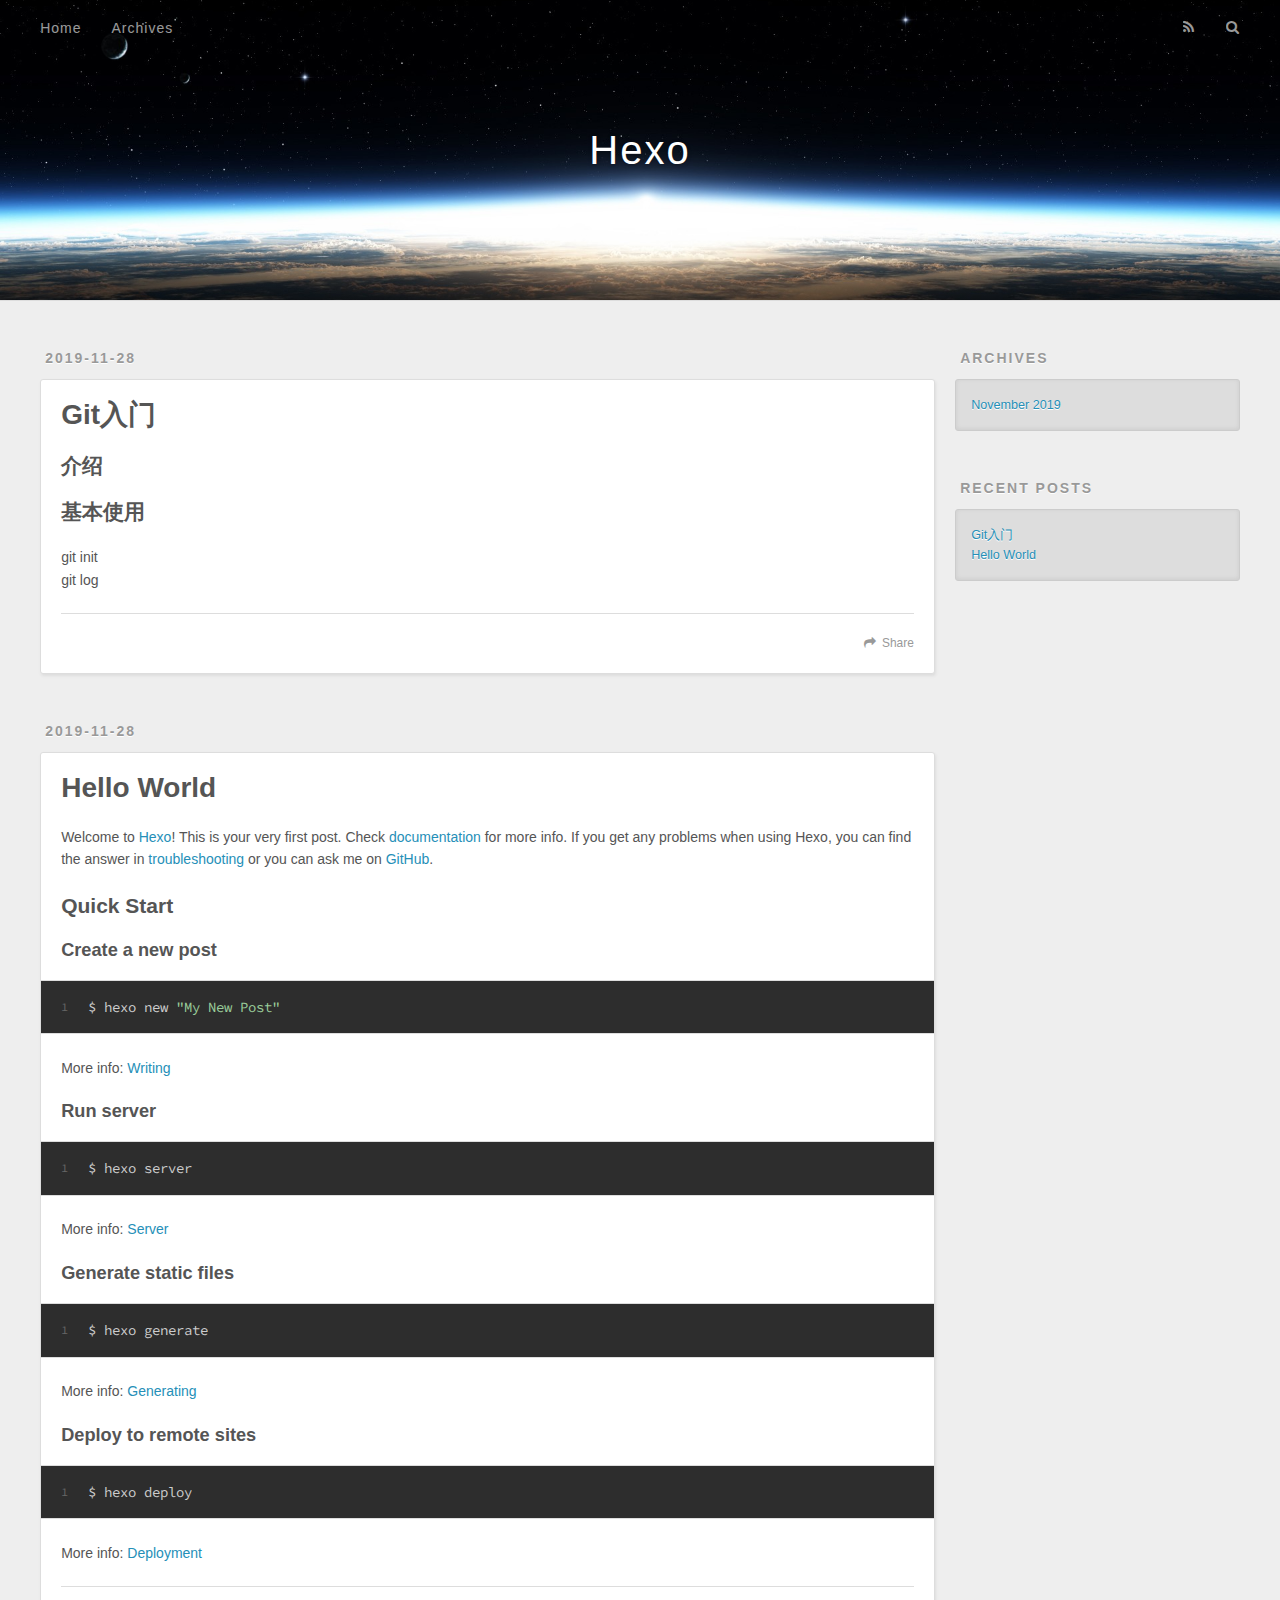
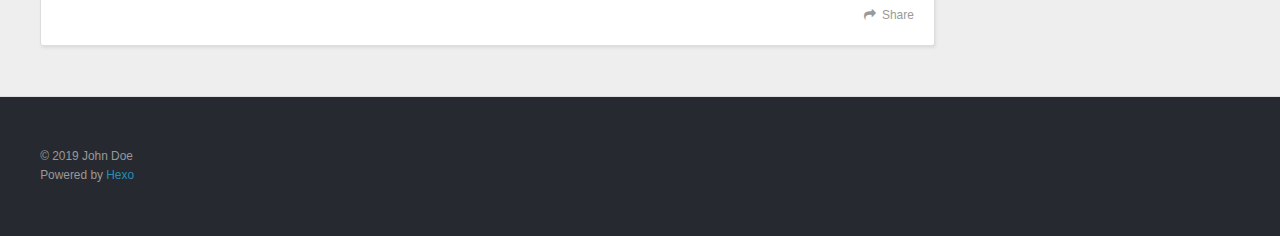
==== index.html @ 0a1e657b "Site updated: 2019-11-28 17:42:44" ====
<!DOCTYPE html>
<html>
<head>
  <meta charset="utf-8">
  

  
  <title>Hexo</title>
  <meta name="viewport" content="width=device-width, initial-scale=1, maximum-scale=1">
  <meta property="og:type" content="website">
<meta property="og:title" content="Hexo">
<meta property="og:url" content="http:&#x2F;&#x2F;yoursite.com&#x2F;index.html">
<meta property="og:site_name" content="Hexo">
<meta property="og:locale" content="en">
<meta name="twitter:card" content="summary">
  
    <link rel="alternate" href="/atom.xml" title="Hexo" type="application/atom+xml">
  
  
    <link rel="icon" href="/favicon.png">
  
  
    <link href="//fonts.googleapis.com/css?family=Source+Code+Pro" rel="stylesheet" type="text/css">
  
  <link rel="stylesheet" href="/css/style.css">
</head>

<body>
  <div id="container">
    <div id="wrap">
      <header id="header">
  <div id="banner"></div>
  <div id="header-outer" class="outer">
    <div id="header-title" class="inner">
      <h1 id="logo-wrap">
        <a href="/" id="logo">Hexo</a>
      </h1>
      
    </div>
    <div id="header-inner" class="inner">
      <nav id="main-nav">
        <a id="main-nav-toggle" class="nav-icon"></a>
        
          <a class="main-nav-link" href="/">Home</a>
        
          <a class="main-nav-link" href="/archives">Archives</a>
        
      </nav>
      <nav id="sub-nav">
        
          <a id="nav-rss-link" class="nav-icon" href="/atom.xml" title="RSS Feed"></a>
        
        <a id="nav-search-btn" class="nav-icon" title="Search"></a>
      </nav>
      <div id="search-form-wrap">
        <form action="//google.com/search" method="get" accept-charset="UTF-8" class="search-form"><input type="search" name="q" class="search-form-input" placeholder="Search"><button type="submit" class="search-form-submit">&#xF002;</button><input type="hidden" name="sitesearch" value="http://yoursite.com"></form>
      </div>
    </div>
  </div>
</header>
      <div class="outer">
        <section id="main">
  
    <article id="post-Git入门" class="article article-type-post" itemscope itemprop="blogPost">
  <div class="article-meta">
    <a href="/2019/11/28/Git%E5%85%A5%E9%97%A8/" class="article-date">
  <time datetime="2019-11-28T09:20:40.000Z" itemprop="datePublished">2019-11-28</time>
</a>
    
  </div>
  <div class="article-inner">
    
    
      <header class="article-header">
        
  
    <h1 itemprop="name">
      <a class="article-title" href="/2019/11/28/Git%E5%85%A5%E9%97%A8/">Git入门</a>
    </h1>
  

      </header>
    
    <div class="article-entry" itemprop="articleBody">
      
        <h2 id="介绍"><a href="#介绍" class="headerlink" title="介绍"></a>介绍</h2><h2 id="基本使用"><a href="#基本使用" class="headerlink" title="基本使用"></a>基本使用</h2><p>git init<br>git log</p>

      
    </div>
    <footer class="article-footer">
      <a data-url="http://yoursite.com/2019/11/28/Git%E5%85%A5%E9%97%A8/" data-id="ck3iisu550000c4ufdv0r77dm" class="article-share-link">Share</a>
      
      
    </footer>
  </div>
  
</article>


  
    <article id="post-hello-world" class="article article-type-post" itemscope itemprop="blogPost">
  <div class="article-meta">
    <a href="/2019/11/28/hello-world/" class="article-date">
  <time datetime="2019-11-28T09:04:16.743Z" itemprop="datePublished">2019-11-28</time>
</a>
    
  </div>
  <div class="article-inner">
    
    
      <header class="article-header">
        
  
    <h1 itemprop="name">
      <a class="article-title" href="/2019/11/28/hello-world/">Hello World</a>
    </h1>
  

      </header>
    
    <div class="article-entry" itemprop="articleBody">
      
        <p>Welcome to <a href="https://hexo.io/" target="_blank" rel="noopener">Hexo</a>! This is your very first post. Check <a href="https://hexo.io/docs/" target="_blank" rel="noopener">documentation</a> for more info. If you get any problems when using Hexo, you can find the answer in <a href="https://hexo.io/docs/troubleshooting.html" target="_blank" rel="noopener">troubleshooting</a> or you can ask me on <a href="https://github.com/hexojs/hexo/issues" target="_blank" rel="noopener">GitHub</a>.</p>
<h2 id="Quick-Start"><a href="#Quick-Start" class="headerlink" title="Quick Start"></a>Quick Start</h2><h3 id="Create-a-new-post"><a href="#Create-a-new-post" class="headerlink" title="Create a new post"></a>Create a new post</h3><figure class="highlight bash"><table><tr><td class="gutter"><pre><span class="line">1</span></pre></td><td class="code"><pre><span class="line">$ hexo new <span class="string">"My New Post"</span></span></pre></td></tr></table></figure>

<p>More info: <a href="https://hexo.io/docs/writing.html" target="_blank" rel="noopener">Writing</a></p>
<h3 id="Run-server"><a href="#Run-server" class="headerlink" title="Run server"></a>Run server</h3><figure class="highlight bash"><table><tr><td class="gutter"><pre><span class="line">1</span></pre></td><td class="code"><pre><span class="line">$ hexo server</span></pre></td></tr></table></figure>

<p>More info: <a href="https://hexo.io/docs/server.html" target="_blank" rel="noopener">Server</a></p>
<h3 id="Generate-static-files"><a href="#Generate-static-files" class="headerlink" title="Generate static files"></a>Generate static files</h3><figure class="highlight bash"><table><tr><td class="gutter"><pre><span class="line">1</span></pre></td><td class="code"><pre><span class="line">$ hexo generate</span></pre></td></tr></table></figure>

<p>More info: <a href="https://hexo.io/docs/generating.html" target="_blank" rel="noopener">Generating</a></p>
<h3 id="Deploy-to-remote-sites"><a href="#Deploy-to-remote-sites" class="headerlink" title="Deploy to remote sites"></a>Deploy to remote sites</h3><figure class="highlight bash"><table><tr><td class="gutter"><pre><span class="line">1</span></pre></td><td class="code"><pre><span class="line">$ hexo deploy</span></pre></td></tr></table></figure>

<p>More info: <a href="https://hexo.io/docs/one-command-deployment.html" target="_blank" rel="noopener">Deployment</a></p>

      
    </div>
    <footer class="article-footer">
      <a data-url="http://yoursite.com/2019/11/28/hello-world/" data-id="ck3iisu5h0001c4ufhldo0zfo" class="article-share-link">Share</a>
      
      
    </footer>
  </div>
  
</article>


  


</section>
        
          <aside id="sidebar">
  
    

  
    

  
    
  
    
  <div class="widget-wrap">
    <h3 class="widget-title">Archives</h3>
    <div class="widget">
      <ul class="archive-list"><li class="archive-list-item"><a class="archive-list-link" href="/archives/2019/11/">November 2019</a></li></ul>
    </div>
  </div>


  
    
  <div class="widget-wrap">
    <h3 class="widget-title">Recent Posts</h3>
    <div class="widget">
      <ul>
        
          <li>
            <a href="/2019/11/28/Git%E5%85%A5%E9%97%A8/">Git入门</a>
          </li>
        
          <li>
            <a href="/2019/11/28/hello-world/">Hello World</a>
          </li>
        
      </ul>
    </div>
  </div>

  
</aside>
        
      </div>
      <footer id="footer">
  
  <div class="outer">
    <div id="footer-info" class="inner">
      &copy; 2019 John Doe<br>
      Powered by <a href="http://hexo.io/" target="_blank">Hexo</a>
    </div>
  </div>
</footer>
    </div>
    <nav id="mobile-nav">
  
    <a href="/" class="mobile-nav-link">Home</a>
  
    <a href="/archives" class="mobile-nav-link">Archives</a>
  
</nav>
    

<script src="//ajax.googleapis.com/ajax/libs/jquery/2.0.3/jquery.min.js"></script>


  <link rel="stylesheet" href="/fancybox/jquery.fancybox.css">
  <script src="/fancybox/jquery.fancybox.pack.js"></script>


<script src="/js/script.js"></script>



  </div>
</body>
</html>
---- css/style.css ----
body {
  width: 100%;
}
body:before,
body:after {
  content: "";
  display: table;
}
body:after {
  clear: both;
}
html,
body,
div,
span,
applet,
object,
iframe,
h1,
h2,
h3,
h4,
h5,
h6,
p,
blockquote,
pre,
a,
abbr,
acronym,
address,
big,
cite,
code,
del,
dfn,
em,
img,
ins,
kbd,
q,
s,
samp,
small,
strike,
strong,
sub,
sup,
tt,
var,
dl,
dt,
dd,
ol,
ul,
li,
fieldset,
form,
label,
legend,
table,
caption,
tbody,
tfoot,
thead,
tr,
th,
td {
  margin: 0;
  padding: 0;
  border: 0;
  outline: 0;
  font-weight: inherit;
  font-style: inherit;
  font-family: inherit;
  font-size: 100%;
  vertical-align: baseline;
}
body {
  line-height: 1;
  color: #000;
  background: #fff;
}
ol,
ul {
  list-style: none;
}
table {
  border-collapse: separate;
  border-spacing: 0;
  vertical-align: middle;
}
caption,
th,
td {
  text-align: left;
  font-weight: normal;
  vertical-align: middle;
}
a img {
  border: none;
}
input,
button {
  margin: 0;
  padding: 0;
}
input::-moz-focus-inner,
button::-moz-focus-inner {
  border: 0;
  padding: 0;
}
@font-face {
  font-family: FontAwesome;
  font-style: normal;
  font-weight: normal;
  src: url("fonts/fontawesome-webfont.eot?v=#4.0.3");
  src: url("fonts/fontawesome-webfont.eot?#iefix&v=#4.0.3") format("embedded-opentype"), url("fonts/fontawesome-webfont.woff?v=#4.0.3") format("woff"), url("fonts/fontawesome-webfont.ttf?v=#4.0.3") format("truetype"), url("fonts/fontawesome-webfont.svg#fontawesomeregular?v=#4.0.3") format("svg");
}
html,
body,
#container {
  height: 100%;
}
body {
  background: #eee;
  font: 14px -apple-system, BlinkMacSystemFont, "Segoe UI", "Roboto", "Oxygen", "Ubuntu", "Cantarell", "Fira Sans", "Droid Sans", "Helvetica Neue", sans-serif;
  -webkit-text-size-adjust: 100%;
}
.outer {
  max-width: 1220px;
  margin: 0 auto;
  padding: 0 20px;
}
.outer:before,
.outer:after {
  content: "";
  display: table;
}
.outer:after {
  clear: both;
}
.inner {
  display: inline;
  float: left;
  width: 98.33333333333333%;
  margin: 0 0.833333333333333%;
}
.left,
.alignleft {
  float: left;
}
.right,
.alignright {
  float: right;
}
.clear {
  clear: both;
}
#container {
  position: relative;
}
.mobile-nav-on {
  overflow: hidden;
}
#wrap {
  height: 100%;
  width: 100%;
  position: absolute;
  top: 0;
  left: 0;
  -webkit-transition: 0.2s ease-out;
  -moz-transition: 0.2s ease-out;
  -ms-transition: 0.2s ease-out;
  transition: 0.2s ease-out;
  z-index: 1;
  background: #eee;
}
.mobile-nav-on #wrap {
  left: 280px;
}
@media screen and (min-width: 768px) {
  #main {
    display: inline;
    float: left;
    width: 73.33333333333333%;
    margin: 0 0.833333333333333%;
  }
}
.article-date,
.article-category-link,
.archive-year,
.widget-title {
  text-decoration: none;
  text-transform: uppercase;
  letter-spacing: 2px;
  color: #999;
  margin-bottom: 1em;
  margin-left: 5px;
  line-height: 1em;
  text-shadow: 0 1px #fff;
  font-weight: bold;
}
.article-inner,
.archive-article-inner {
  background: #fff;
  -webkit-box-shadow: 1px 2px 3px #ddd;
  box-shadow: 1px 2px 3px #ddd;
  border: 1px solid #ddd;
  border-radius: 3px;
}
.article-entry h1,
.widget h1 {
  font-size: 2em;
}
.article-entry h2,
.widget h2 {
  font-size: 1.5em;
}
.article-entry h3,
.widget h3 {
  font-size: 1.3em;
}
.article-entry h4,
.widget h4 {
  font-size: 1.2em;
}
.article-entry h5,
.widget h5 {
  font-size: 1em;
}
.article-entry h6,
.widget h6 {
  font-size: 1em;
  color: #999;
}
.article-entry hr,
.widget hr {
  border: 1px dashed #ddd;
}
.article-entry strong,
.widget strong {
  font-weight: bold;
}
.article-entry em,
.widget em,
.article-entry cite,
.widget cite {
  font-style: italic;
}
.article-entry sup,
.widget sup,
.article-entry sub,
.widget sub {
  font-size: 0.75em;
  line-height: 0;
  position: relative;
  vertical-align: baseline;
}
.article-entry sup,
.widget sup {
  top: -0.5em;
}
.article-entry sub,
.widget sub {
  bottom: -0.2em;
}
.article-entry small,
.widget small {
  font-size: 0.85em;
}
.article-entry acronym,
.widget acronym,
.article-entry abbr,
.widget abbr {
  border-bottom: 1px dotted;
}
.article-entry ul,
.widget ul,
.article-entry ol,
.widget ol,
.article-entry dl,
.widget dl {
  margin: 0 20px;
  line-height: 1.6em;
}
.article-entry ul ul,
.widget ul ul,
.article-entry ol ul,
.widget ol ul,
.article-entry ul ol,
.widget ul ol,
.article-entry ol ol,
.widget ol ol {
  margin-top: 0;
  margin-bottom: 0;
}
.article-entry ul,
.widget ul {
  list-style: disc;
}
.article-entry ol,
.widget ol {
  list-style: decimal;
}
.article-entry dt,
.widget dt {
  font-weight: bold;
}
#header {
  height: 300px;
  position: relative;
  border-bottom: 1px solid #ddd;
}
#header:before,
#header:after {
  content: "";
  position: absolute;
  left: 0;
  right: 0;
  height: 40px;
}
#header:before {
  top: 0;
  background: -webkit-linear-gradient(rgba(0,0,0,0.2), transparent);
  background: -moz-linear-gradient(rgba(0,0,0,0.2), transparent);
  background: -ms-linear-gradient(rgba(0,0,0,0.2), transparent);
  background: linear-gradient(rgba(0,0,0,0.2), transparent);
}
#header:after {
  bottom: 0;
  background: -webkit-linear-gradient(transparent, rgba(0,0,0,0.2));
  background: -moz-linear-gradient(transparent, rgba(0,0,0,0.2));
  background: -ms-linear-gradient(transparent, rgba(0,0,0,0.2));
  background: linear-gradient(transparent, rgba(0,0,0,0.2));
}
#header-outer {
  height: 100%;
  position: relative;
}
#header-inner {
  position: relative;
  overflow: hidden;
}
#banner {
  position: absolute;
  top: 0;
  left: 0;
  width: 100%;
  height: 100%;
  background: url("images/banner.jpg") center #000;
  -webkit-background-size: cover;
  -moz-background-size: cover;
  background-size: cover;
  z-index: -1;
}
#header-title {
  text-align: center;
  height: 40px;
  position: absolute;
  top: 50%;
  left: 0;
  margin-top: -20px;
}
#logo,
#subtitle {
  text-decoration: none;
  color: #fff;
  font-weight: 300;
  text-shadow: 0 1px 4px rgba(0,0,0,0.3);
}
#logo {
  font-size: 40px;
  line-height: 40px;
  letter-spacing: 2px;
}
#subtitle {
  font-size: 16px;
  line-height: 16px;
  letter-spacing: 1px;
}
#subtitle-wrap {
  margin-top: 16px;
}
#main-nav {
  float: left;
  margin-left: -15px;
}
.nav-icon,
.main-nav-link {
  float: left;
  color: #fff;
  opacity: 0.6;
  text-decoration: none;
  text-shadow: 0 1px rgba(0,0,0,0.2);
  -webkit-transition: opacity 0.2s;
  -moz-transition: opacity 0.2s;
  -ms-transition: opacity 0.2s;
  transition: opacity 0.2s;
  display: block;
  padding: 20px 15px;
}
.nav-icon:hover,
.main-nav-link:hover {
  opacity: 1;
}
.nav-icon {
  font-family: FontAwesome;
  text-align: center;
  font-size: 14px;
  width: 14px;
  height: 14px;
  padding: 20px 15px;
  position: relative;
  cursor: pointer;
}
.main-nav-link {
  font-weight: 300;
  letter-spacing: 1px;
}
@media screen and (max-width: 479px) {
  .main-nav-link {
    display: none;
  }
}
#main-nav-toggle {
  display: none;
}
#main-nav-toggle:before {
  content: "\f0c9";
}
@media screen and (max-width: 479px) {
  #main-nav-toggle {
    display: block;
  }
}
#sub-nav {
  float: right;
  margin-right: -15px;
}
#nav-rss-link:before {
  content: "\f09e";
}
#nav-search-btn:before {
  content: "\f002";
}
#search-form-wrap {
  position: absolute;
  top: 15px;
  width: 150px;
  height: 30px;
  right: -150px;
  opacity: 0;
  -webkit-transition: 0.2s ease-out;
  -moz-transition: 0.2s ease-out;
  -ms-transition: 0.2s ease-out;
  transition: 0.2s ease-out;
}
#search-form-wrap.on {
  opacity: 1;
  right: 0;
}
@media screen and (max-width: 479px) {
  #search-form-wrap {
    width: 100%;
    right: -100%;
  }
}
.search-form {
  position: absolute;
  top: 0;
  left: 0;
  right: 0;
  background: #fff;
  padding: 5px 15px;
  border-radius: 15px;
  -webkit-box-shadow: 0 0 10px rgba(0,0,0,0.3);
  box-shadow: 0 0 10px rgba(0,0,0,0.3);
}
.search-form-input {
  border: none;
  background: none;
  color: #555;
  width: 100%;
  font: 13px -apple-system, BlinkMacSystemFont, "Segoe UI", "Roboto", "Oxygen", "Ubuntu", "Cantarell", "Fira Sans", "Droid Sans", "Helvetica Neue", sans-serif;
  outline: none;
}
.search-form-input::-webkit-search-results-decoration,
.search-form-input::-webkit-search-cancel-button {
  -webkit-appearance: none;
}
.search-form-submit {
  position: absolute;
  top: 50%;
  right: 10px;
  margin-top: -7px;
  font: 13px FontAwesome;
  border: none;
  background: none;
  color: #bbb;
  cursor: pointer;
}
.search-form-submit:hover,
.search-form-submit:focus {
  color: #777;
}
.article {
  margin: 50px 0;
}
.article-inner {
  overflow: hidden;
}
.article-meta:before,
.article-meta:after {
  content: "";
  display: table;
}
.article-meta:after {
  clear: both;
}
.article-date {
  float: left;
}
.article-category {
  float: left;
  line-height: 1em;
  color: #ccc;
  text-shadow: 0 1px #fff;
  margin-left: 8px;
}
.article-category:before {
  content: "\2022";
}
.article-category-link {
  margin: 0 12px 1em;
}
.article-header {
  padding: 20px 20px 0;
}
.article-title {
  text-decoration: none;
  font-size: 2em;
  font-weight: bold;
  color: #555;
  line-height: 1.1em;
  -webkit-transition: color 0.2s;
  -moz-transition: color 0.2s;
  -ms-transition: color 0.2s;
  transition: color 0.2s;
}
a.article-title:hover {
  color: #258fb8;
}
.article-entry {
  color: #555;
  padding: 0 20px;
}
.article-entry:before,
.article-entry:after {
  content: "";
  display: table;
}
.article-entry:after {
  clear: both;
}
.article-entry p,
.article-entry table {
  line-height: 1.6em;
  margin: 1.6em 0;
}
.article-entry h1,
.article-entry h2,
.article-entry h3,
.article-entry h4,
.article-entry h5,
.article-entry h6 {
  font-weight: bold;
}
.article-entry h1,
.article-entry h2,
.article-entry h3,
.article-entry h4,
.article-entry h5,
.article-entry h6 {
  line-height: 1.1em;
  margin: 1.1em 0;
}
.article-entry a {
  color: #258fb8;
  text-decoration: none;
}
.article-entry a:hover {
  text-decoration: underline;
}
.article-entry ul,
.article-entry ol,
.article-entry dl {
  margin-top: 1.6em;
  margin-bottom: 1.6em;
}
.article-entry img,
.article-entry video {
  max-width: 100%;
  height: auto;
  display: block;
  margin: auto;
}
.article-entry iframe {
  border: none;
}
.article-entry table {
  width: 100%;
  border-collapse: collapse;
  border-spacing: 0;
}
.article-entry th {
  font-weight: bold;
  border-bottom: 3px solid #ddd;
  padding-bottom: 0.5em;
}
.article-entry td {
  border-bottom: 1px solid #ddd;
  padding: 10px 0;
}
.article-entry blockquote {
  font-family: Georgia, "Times New Roman", serif;
  font-size: 1.4em;
  margin: 1.6em 20px;
  text-align: center;
}
.article-entry blockquote footer {
  font-size: 14px;
  margin: 1.6em 0;
  font-family: -apple-system, BlinkMacSystemFont, "Segoe UI", "Roboto", "Oxygen", "Ubuntu", "Cantarell", "Fira Sans", "Droid Sans", "Helvetica Neue", sans-serif;
}
.article-entry blockquote footer cite:before {
  content: "—";
  padding: 0 0.5em;
}
.article-entry .pullquote {
  text-align: left;
  width: 45%;
  margin: 0;
}
.article-entry .pullquote.left {
  margin-left: 0.5em;
  margin-right: 1em;
}
.article-entry .pullquote.right {
  margin-right: 0.5em;
  margin-left: 1em;
}
.article-entry .caption {
  color: #999;
  display: block;
  font-size: 0.9em;
  margin-top: 0.5em;
  position: relative;
  text-align: center;
}
.article-entry .video-container {
  position: relative;
  padding-top: 56.25%;
  height: 0;
  overflow: hidden;
}
.article-entry .video-container iframe,
.article-entry .video-container object,
.article-entry .video-container embed {
  position: absolute;
  top: 0;
  left: 0;
  width: 100%;
  height: 100%;
  margin-top: 0;
}
.article-more-link a {
  display: inline-block;
  line-height: 1em;
  padding: 6px 15px;
  border-radius: 15px;
  background: #eee;
  color: #999;
  text-shadow: 0 1px #fff;
  text-decoration: none;
}
.article-more-link a:hover {
  background: #258fb8;
  color: #fff;
  text-decoration: none;
  text-shadow: 0 1px #1e7293;
}
.article-footer {
  font-size: 0.85em;
  line-height: 1.6em;
  border-top: 1px solid #ddd;
  padding-top: 1.6em;
  margin: 0 20px 20px;
}
.article-footer:before,
.article-footer:after {
  content: "";
  display: table;
}
.article-footer:after {
  clear: both;
}
.article-footer a {
  color: #999;
  text-decoration: none;
}
.article-footer a:hover {
  color: #555;
}
.article-tag-list-item {
  float: left;
  margin-right: 10px;
}
.article-tag-list-link:before {
  content: "#";
}
.article-comment-link {
  float: right;
}
.article-comment-link:before {
  content: "\f075";
  font-family: FontAwesome;
  padding-right: 8px;
}
.article-share-link {
  cursor: pointer;
  float: right;
  margin-left: 20px;
}
.article-share-link:before {
  content: "\f064";
  font-family: FontAwesome;
  padding-right: 6px;
}
#article-nav {
  position: relative;
}
#article-nav:before,
#article-nav:after {
  content: "";
  display: table;
}
#article-nav:after {
  clear: both;
}
@media screen and (min-width: 768px) {
  #article-nav {
    margin: 50px 0;
  }
  #article-nav:before {
    width: 8px;
    height: 8px;
    position: absolute;
    top: 50%;
    left: 50%;
    margin-top: -4px;
    margin-left: -4px;
    content: "";
    border-radius: 50%;
    background: #ddd;
    -webkit-box-shadow: 0 1px 2px #fff;
    box-shadow: 0 1px 2px #fff;
  }
}
.article-nav-link-wrap {
  text-decoration: none;
  text-shadow: 0 1px #fff;
  color: #999;
  -webkit-box-sizing: border-box;
  -moz-box-sizing: border-box;
  box-sizing: border-box;
  margin-top: 50px;
  text-align: center;
  display: block;
}
.article-nav-link-wrap:hover {
  color: #555;
}
@media screen and (min-width: 768px) {
  .article-nav-link-wrap {
    width: 50%;
    margin-top: 0;
  }
}
@media screen and (min-width: 768px) {
  #article-nav-newer {
    float: left;
    text-align: right;
    padding-right: 20px;
  }
}
@media screen and (min-width: 768px) {
  #article-nav-older {
    float: right;
    text-align: left;
    padding-left: 20px;
  }
}
.article-nav-caption {
  text-transform: uppercase;
  letter-spacing: 2px;
  color: #ddd;
  line-height: 1em;
  font-weight: bold;
}
#article-nav-newer .article-nav-caption {
  margin-right: -2px;
}
.article-nav-title {
  font-size: 0.85em;
  line-height: 1.6em;
  margin-top: 0.5em;
}
.article-share-box {
  position: absolute;
  display: none;
  background: #fff;
  -webkit-box-shadow: 1px 2px 10px rgba(0,0,0,0.2);
  box-shadow: 1px 2px 10px rgba(0,0,0,0.2);
  border-radius: 3px;
  margin-left: -145px;
  overflow: hidden;
  z-index: 1;
}
.article-share-box.on {
  display: block;
}
.article-share-input {
  width: 100%;
  background: none;
  -webkit-box-sizing: border-box;
  -moz-box-sizing: border-box;
  box-sizing: border-box;
  font: 14px -apple-system, BlinkMacSystemFont, "Segoe UI", "Roboto", "Oxygen", "Ubuntu", "Cantarell", "Fira Sans", "Droid Sans", "Helvetica Neue", sans-serif;
  padding: 0 15px;
  color: #555;
  outline: none;
  border: 1px solid #ddd;
  border-radius: 3px 3px 0 0;
  height: 36px;
  line-height: 36px;
}
.article-share-links {
  background: #eee;
}
.article-share-links:before,
.article-share-links:after {
  content: "";
  display: table;
}
.article-share-links:after {
  clear: both;
}
.article-share-twitter,
.article-share-facebook,
.article-share-pinterest,
.article-share-google {
  width: 50px;
  height: 36px;
  display: block;
  float: left;
  position: relative;
  color: #999;
  text-shadow: 0 1px #fff;
}
.article-share-twitter:before,
.article-share-facebook:before,
.article-share-pinterest:before,
.article-share-google:before {
  font-size: 20px;
  font-family: FontAwesome;
  width: 20px;
  height: 20px;
  position: absolute;
  top: 50%;
  left: 50%;
  margin-top: -10px;
  margin-left: -10px;
  text-align: center;
}
.article-share-twitter:hover,
.article-share-facebook:hover,
.article-share-pinterest:hover,
.article-share-google:hover {
  color: #fff;
}
.article-share-twitter:before {
  content: "\f099";
}
.article-share-twitter:hover {
  background: #00aced;
  text-shadow: 0 1px #008abe;
}
.article-share-facebook:before {
  content: "\f09a";
}
.article-share-facebook:hover {
  background: #3b5998;
  text-shadow: 0 1px #2f477a;
}
.article-share-pinterest:before {
  content: "\f0d2";
}
.article-share-pinterest:hover {
  background: #cb2027;
  text-shadow: 0 1px #a21a1f;
}
.article-share-google:before {
  content: "\f0d5";
}
.article-share-google:hover {
  background: #dd4b39;
  text-shadow: 0 1px #be3221;
}
.article-gallery {
  background: #000;
  position: relative;
}
.article-gallery-photos {
  position: relative;
  overflow: hidden;
}
.article-gallery-img {
  display: none;
  max-width: 100%;
}
.article-gallery-img:first-child {
  display: block;
}
.article-gallery-img.loaded {
  position: absolute;
  display: block;
}
.article-gallery-img img {
  display: block;
  max-width: 100%;
  margin: 0 auto;
}
#comments {
  background: #fff;
  -webkit-box-shadow: 1px 2px 3px #ddd;
  box-shadow: 1px 2px 3px #ddd;
  padding: 20px;
  border: 1px solid #ddd;
  border-radius: 3px;
  margin: 50px 0;
}
#comments a {
  color: #258fb8;
}
.archives-wrap {
  margin: 50px 0;
}
.archives:before,
.archives:after {
  content: "";
  display: table;
}
.archives:after {
  clear: both;
}
.archive-year-wrap {
  margin-bottom: 1em;
}
.archives {
  -webkit-column-gap: 10px;
  -moz-column-gap: 10px;
  column-gap: 10px;
}
@media screen and (min-width: 480px) and (max-width: 767px) {
  .archives {
    -webkit-column-count: 2;
    -moz-column-count: 2;
    column-count: 2;
  }
}
@media screen and (min-width: 768px) {
  .archives {
    -webkit-column-count: 3;
    -moz-column-count: 3;
    column-count: 3;
  }
}
.archive-article {
  -webkit-column-break-inside: avoid;
  page-break-inside: avoid;
  overflow: hidden;
  break-inside: avoid-column;
}
.archive-article-inner {
  padding: 10px;
  margin-bottom: 15px;
}
.archive-article-title {
  text-decoration: none;
  font-weight: bold;
  color: #555;
  -webkit-transition: color 0.2s;
  -moz-transition: color 0.2s;
  -ms-transition: color 0.2s;
  transition: color 0.2s;
  line-height: 1.6em;
}
.archive-article-title:hover {
  color: #258fb8;
}
.archive-article-footer {
  margin-top: 1em;
}
.archive-article-date {
  color: #999;
  text-decoration: none;
  font-size: 0.85em;
  line-height: 1em;
  margin-bottom: 0.5em;
  display: block;
}
#page-nav {
  margin: 50px auto;
  background: #fff;
  -webkit-box-shadow: 1px 2px 3px #ddd;
  box-shadow: 1px 2px 3px #ddd;
  border: 1px solid #ddd;
  border-radius: 3px;
  text-align: center;
  color: #999;
  overflow: hidden;
}
#page-nav:before,
#page-nav:after {
  content: "";
  display: table;
}
#page-nav:after {
  clear: both;
}
#page-nav a,
#page-nav span {
  padding: 10px 20px;
  line-height: 1;
  height: 2ex;
}
#page-nav a {
  color: #999;
  text-decoration: none;
}
#page-nav a:hover {
  background: #999;
  color: #fff;
}
#page-nav .prev {
  float: left;
}
#page-nav .next {
  float: right;
}
#page-nav .page-number {
  display: inline-block;
}
@media screen and (max-width: 479px) {
  #page-nav .page-number {
    display: none;
  }
}
#page-nav .current {
  color: #555;
  font-weight: bold;
}
#page-nav .space {
  color: #ddd;
}
#footer {
  background: #262a30;
  padding: 50px 0;
  border-top: 1px solid #ddd;
  color: #999;
}
#footer a {
  color: #258fb8;
  text-decoration: none;
}
#footer a:hover {
  text-decoration: underline;
}
#footer-info {
  line-height: 1.6em;
  font-size: 0.85em;
}
.article-entry pre,
.article-entry .highlight {
  background: #2d2d2d;
  margin: 0 -20px;
  padding: 15px 20px;
  border-style: solid;
  border-color: #ddd;
  border-width: 1px 0;
  overflow: auto;
  color: #ccc;
  line-height: 22.400000000000002px;
}
.article-entry .highlight .gutter pre,
.article-entry .gist .gist-file .gist-data .line-numbers {
  color: #666;
  font-size: 0.85em;
}
.article-entry pre,
.article-entry code {
  font-family: "Source Code Pro", Consolas, Monaco, Menlo, Consolas, monospace;
}
.article-entry code {
  background: #eee;
  text-shadow: 0 1px #fff;
  padding: 0 0.3em;
}
.article-entry pre code {
  background: none;
  text-shadow: none;
  padding: 0;
}
.article-entry .highlight pre {
  border: none;
  margin: 0;
  padding: 0;
}
.article-entry .highlight table {
  margin: 0;
  width: auto;
}
.article-entry .highlight td {
  border: none;
  padding: 0;
}
.article-entry .highlight figcaption {
  font-size: 0.85em;
  color: #999;
  line-height: 1em;
  margin-bottom: 1em;
}
.article-entry .highlight figcaption:before,
.article-entry .highlight figcaption:after {
  content: "";
  display: table;
}
.article-entry .highlight figcaption:after {
  clear: both;
}
.article-entry .highlight figcaption a {
  float: right;
}
.article-entry .highlight .gutter pre {
  text-align: right;
  padding-right: 20px;
}
.article-entry .highlight .line {
  height: 22.400000000000002px;
}
.article-entry .highlight .line.marked {
  background: #515151;
}
.article-entry .gist {
  margin: 0 -20px;
  border-style: solid;
  border-color: #ddd;
  border-width: 1px 0;
  background: #2d2d2d;
  padding: 15px 20px 15px 0;
}
.article-entry .gist .gist-file {
  border: none;
  font-family: "Source Code Pro", Consolas, Monaco, Menlo, Consolas, monospace;
  margin: 0;
}
.article-entry .gist .gist-file .gist-data {
  background: none;
  border: none;
}
.article-entry .gist .gist-file .gist-data .line-numbers {
  background: none;
  border: none;
  padding: 0 20px 0 0;
}
.article-entry .gist .gist-file .gist-data .line-data {
  padding: 0 !important;
}
.article-entry .gist .gist-file .highlight {
  margin: 0;
  padding: 0;
  border: none;
}
.article-entry .gist .gist-file .gist-meta {
  background: #2d2d2d;
  color: #999;
  font: 0.85em -apple-system, BlinkMacSystemFont, "Segoe UI", "Roboto", "Oxygen", "Ubuntu", "Cantarell", "Fira Sans", "Droid Sans", "Helvetica Neue", sans-serif;
  text-shadow: 0 0;
  padding: 0;
  margin-top: 1em;
  margin-left: 20px;
}
.article-entry .gist .gist-file .gist-meta a {
  color: #258fb8;
  font-weight: normal;
}
.article-entry .gist .gist-file .gist-meta a:hover {
  text-decoration: underline;
}
pre .comment,
pre .title {
  color: #999;
}
pre .variable,
pre .attribute,
pre .tag,
pre .regexp,
pre .ruby .constant,
pre .xml .tag .title,
pre .xml .pi,
pre .xml .doctype,
pre .html .doctype,
pre .css .id,
pre .css .class,
pre .css .pseudo {
  color: #f2777a;
}
pre .number,
pre .preprocessor,
pre .built_in,
pre .literal,
pre .params,
pre .constant {
  color: #f99157;
}
pre .class,
pre .ruby .class .title,
pre .css .rules .attribute {
  color: #9c9;
}
pre .string,
pre .value,
pre .inheritance,
pre .header,
pre .ruby .symbol,
pre .xml .cdata {
  color: #9c9;
}
pre .css .hexcolor {
  color: #6cc;
}
pre .function,
pre .python .decorator,
pre .python .title,
pre .ruby .function .title,
pre .ruby .title .keyword,
pre .perl .sub,
pre .javascript .title,
pre .coffeescript .title {
  color: #69c;
}
pre .keyword,
pre .javascript .function {
  color: #c9c;
}
@media screen and (max-width: 479px) {
  #mobile-nav {
    position: absolute;
    top: 0;
    left: 0;
    width: 280px;
    height: 100%;
    background: #191919;
    border-right: 1px solid #fff;
  }
}
@media screen and (max-width: 479px) {
  .mobile-nav-link {
    display: block;
    color: #999;
    text-decoration: none;
    padding: 15px 20px;
    font-weight: bold;
  }
  .mobile-nav-link:hover {
    color: #fff;
  }
}
@media screen and (min-width: 768px) {
  #sidebar {
    display: inline;
    float: left;
    width: 23.333333333333332%;
    margin: 0 0.833333333333333%;
  }
}
.widget-wrap {
  margin: 50px 0;
}
.widget {
  color: #777;
  text-shadow: 0 1px #fff;
  background: #ddd;
  -webkit-box-shadow: 0 -1px 4px #ccc inset;
  box-shadow: 0 -1px 4px #ccc inset;
  border: 1px solid #ccc;
  padding: 15px;
  border-radius: 3px;
}
.widget a {
  color: #258fb8;
  text-decoration: none;
}
.widget a:hover {
  text-decoration: underline;
}
.widget ul ul,
.widget ol ul,
.widget dl ul,
.widget ul ol,
.widget ol ol,
.widget dl ol,
.widget ul dl,
.widget ol dl,
.widget dl dl {
  margin-left: 15px;
  list-style: disc;
}
.widget {
  line-height: 1.6em;
  word-wrap: break-word;
  font-size: 0.9em;
}
.widget ul,
.widget ol {
  list-style: none;
  margin: 0;
}
.widget ul ul,
.widget ol ul,
.widget ul ol,
.widget ol ol {
  margin: 0 20px;
}
.widget ul ul,
.widget ol ul {
  list-style: disc;
}
.widget ul ol,
.widget ol ol {
  list-style: decimal;
}
.category-list-count,
.tag-list-count,
.archive-list-count {
  padding-left: 5px;
  color: #999;
  font-size: 0.85em;
}
.category-list-count:before,
.tag-list-count:before,
.archive-list-count:before {
  content: "(";
}
.category-list-count:after,
.tag-list-count:after,
.archive-list-count:after {
  content: ")";
}
.tagcloud a {
  margin-right: 5px;
  display: inline-block;
}
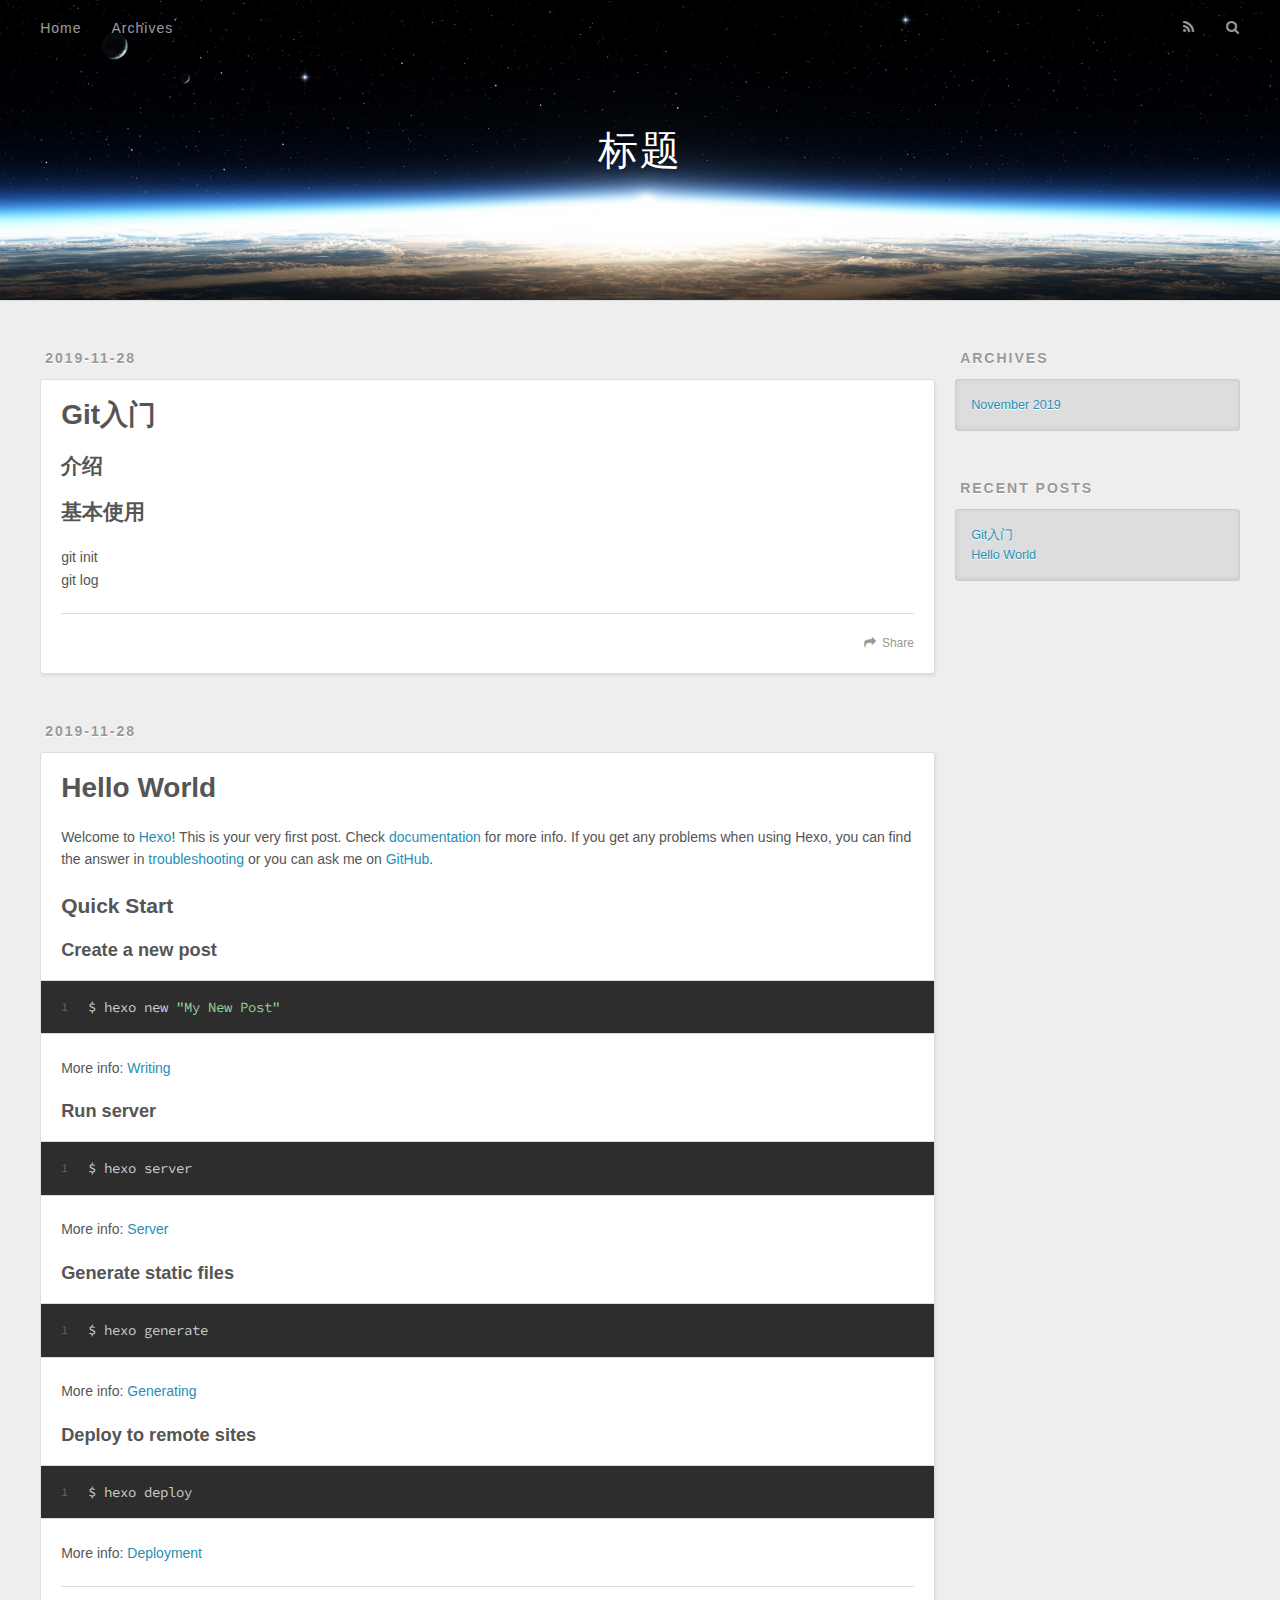
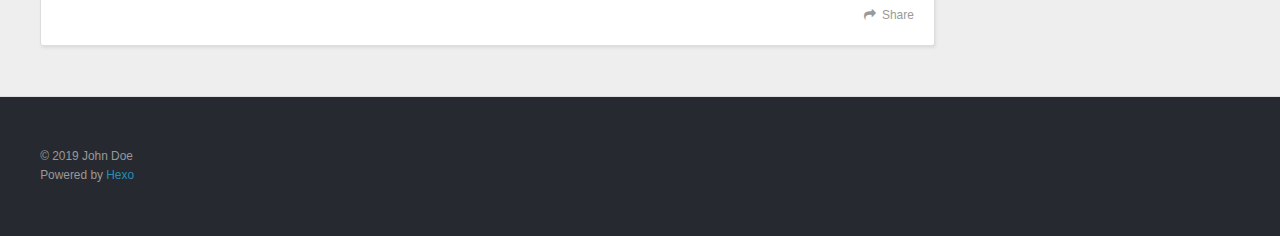
==== commit 88d3b902: "Site updated: 2019-11-28 17:54:05" ====
--- a/index.html
+++ b/index.html
@@ -5,16 +5,16 @@
   
 
   
-  <title>Hexo</title>
+  <title>标题</title>
   <meta name="viewport" content="width=device-width, initial-scale=1, maximum-scale=1">
   <meta property="og:type" content="website">
-<meta property="og:title" content="Hexo">
+<meta property="og:title" content="标题">
 <meta property="og:url" content="http:&#x2F;&#x2F;yoursite.com&#x2F;index.html">
-<meta property="og:site_name" content="Hexo">
+<meta property="og:site_name" content="标题">
 <meta property="og:locale" content="en">
 <meta name="twitter:card" content="summary">
   
-    <link rel="alternate" href="/atom.xml" title="Hexo" type="application/atom+xml">
+    <link rel="alternate" href="/atom.xml" title="标题" type="application/atom+xml">
   
   
     <link rel="icon" href="/favicon.png">
@@ -33,7 +33,7 @@
   <div id="header-outer" class="outer">
     <div id="header-title" class="inner">
       <h1 id="logo-wrap">
-        <a href="/" id="logo">Hexo</a>
+        <a href="/" id="logo">标题</a>
       </h1>
       
     </div>
@@ -88,7 +88,7 @@
       
     </div>
     <footer class="article-footer">
-      <a data-url="http://yoursite.com/2019/11/28/Git%E5%85%A5%E9%97%A8/" data-id="ck3iisu550000c4ufdv0r77dm" class="article-share-link">Share</a>
+      <a data-url="http://yoursite.com/2019/11/28/Git%E5%85%A5%E9%97%A8/" data-id="ck3ijjjm500012guf6h2zfsob" class="article-share-link">Share</a>
       
       
     </footer>
@@ -137,7 +137,7 @@
       
     </div>
     <footer class="article-footer">
-      <a data-url="http://yoursite.com/2019/11/28/hello-world/" data-id="ck3iisu5h0001c4ufhldo0zfo" class="article-share-link">Share</a>
+      <a data-url="http://yoursite.com/2019/11/28/hello-world/" data-id="ck3ijjjle00002guf886j111s" class="article-share-link">Share</a>
       
       
     </footer>
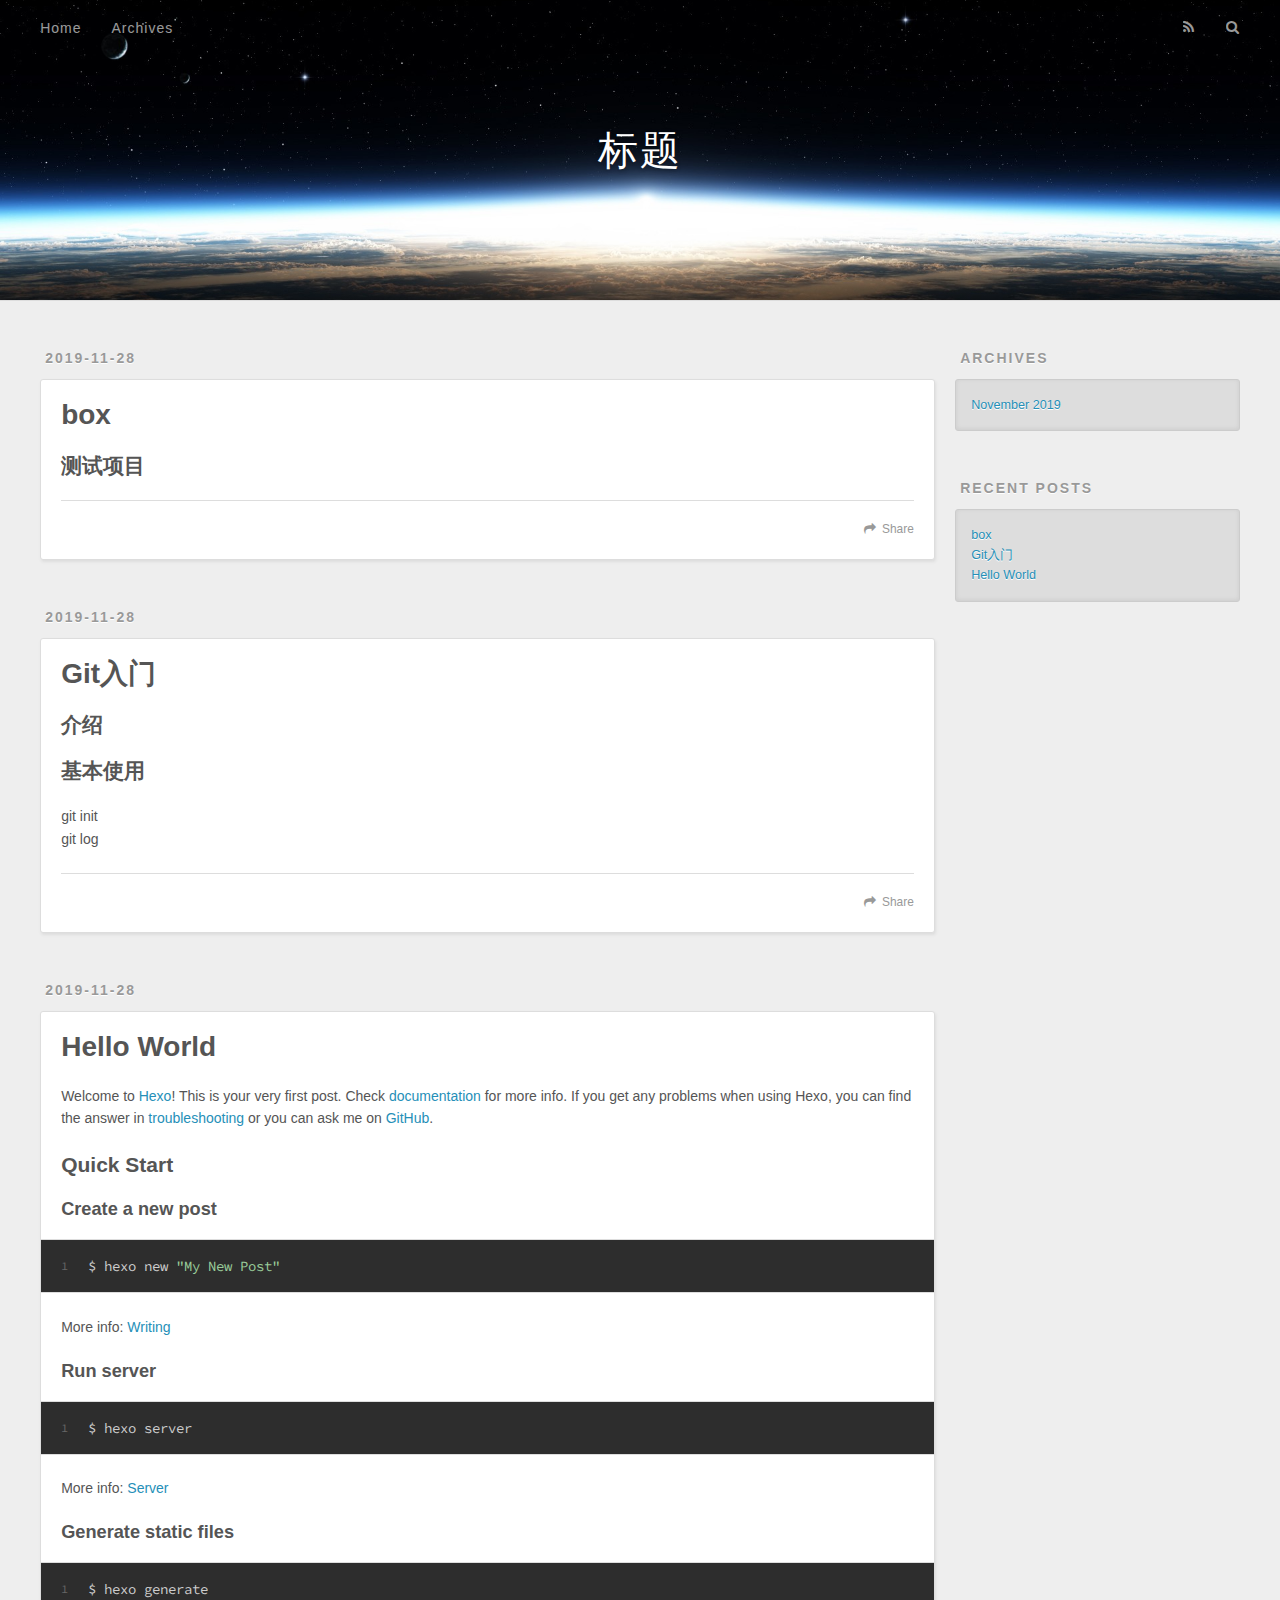
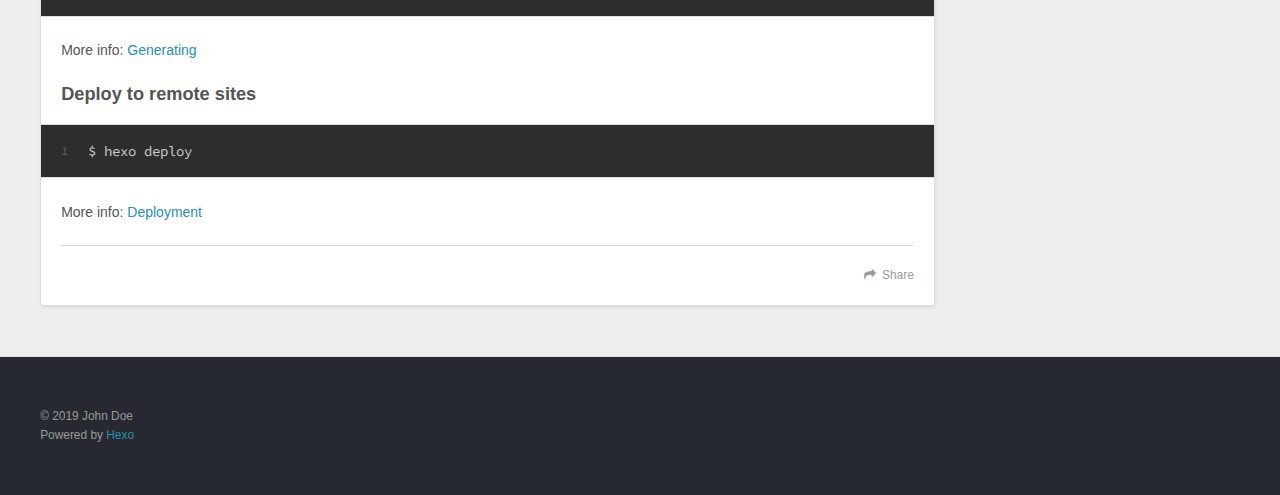
==== commit 0b3e90b3: "Site updated: 2019-11-28 17:57:44" ====
--- a/index.html
+++ b/index.html
@@ -61,6 +61,42 @@
       <div class="outer">
         <section id="main">
   
+    <article id="post-box" class="article article-type-post" itemscope itemprop="blogPost">
+  <div class="article-meta">
+    <a href="/2019/11/28/box/" class="article-date">
+  <time datetime="2019-11-28T09:56:47.000Z" itemprop="datePublished">2019-11-28</time>
+</a>
+    
+  </div>
+  <div class="article-inner">
+    
+    
+      <header class="article-header">
+        
+  
+    <h1 itemprop="name">
+      <a class="article-title" href="/2019/11/28/box/">box</a>
+    </h1>
+  
+
+      </header>
+    
+    <div class="article-entry" itemprop="articleBody">
+      
+        <h2 id="测试项目"><a href="#测试项目" class="headerlink" title="测试项目"></a>测试项目</h2>
+      
+    </div>
+    <footer class="article-footer">
+      <a data-url="http://yoursite.com/2019/11/28/box/" data-id="ck3ijo8c700016wufdgop1ndh" class="article-share-link">Share</a>
+      
+      
+    </footer>
+  </div>
+  
+</article>
+
+
+  
     <article id="post-Git入门" class="article article-type-post" itemscope itemprop="blogPost">
   <div class="article-meta">
     <a href="/2019/11/28/Git%E5%85%A5%E9%97%A8/" class="article-date">
@@ -88,7 +124,7 @@
       
     </div>
     <footer class="article-footer">
-      <a data-url="http://yoursite.com/2019/11/28/Git%E5%85%A5%E9%97%A8/" data-id="ck3ijjjm500012guf6h2zfsob" class="article-share-link">Share</a>
+      <a data-url="http://yoursite.com/2019/11/28/Git%E5%85%A5%E9%97%A8/" data-id="ck3ijo8bu00006wuf4xh8egds" class="article-share-link">Share</a>
       
       
     </footer>
@@ -137,7 +173,7 @@
       
     </div>
     <footer class="article-footer">
-      <a data-url="http://yoursite.com/2019/11/28/hello-world/" data-id="ck3ijjjle00002guf886j111s" class="article-share-link">Share</a>
+      <a data-url="http://yoursite.com/2019/11/28/hello-world/" data-id="ck3ijo8cd00026wuf8mo1fmr0" class="article-share-link">Share</a>
       
       
     </footer>
@@ -178,6 +214,10 @@
       <ul>
         
           <li>
+            <a href="/2019/11/28/box/">box</a>
+          </li>
+        
+          <li>
             <a href="/2019/11/28/Git%E5%85%A5%E9%97%A8/">Git入门</a>
           </li>
         
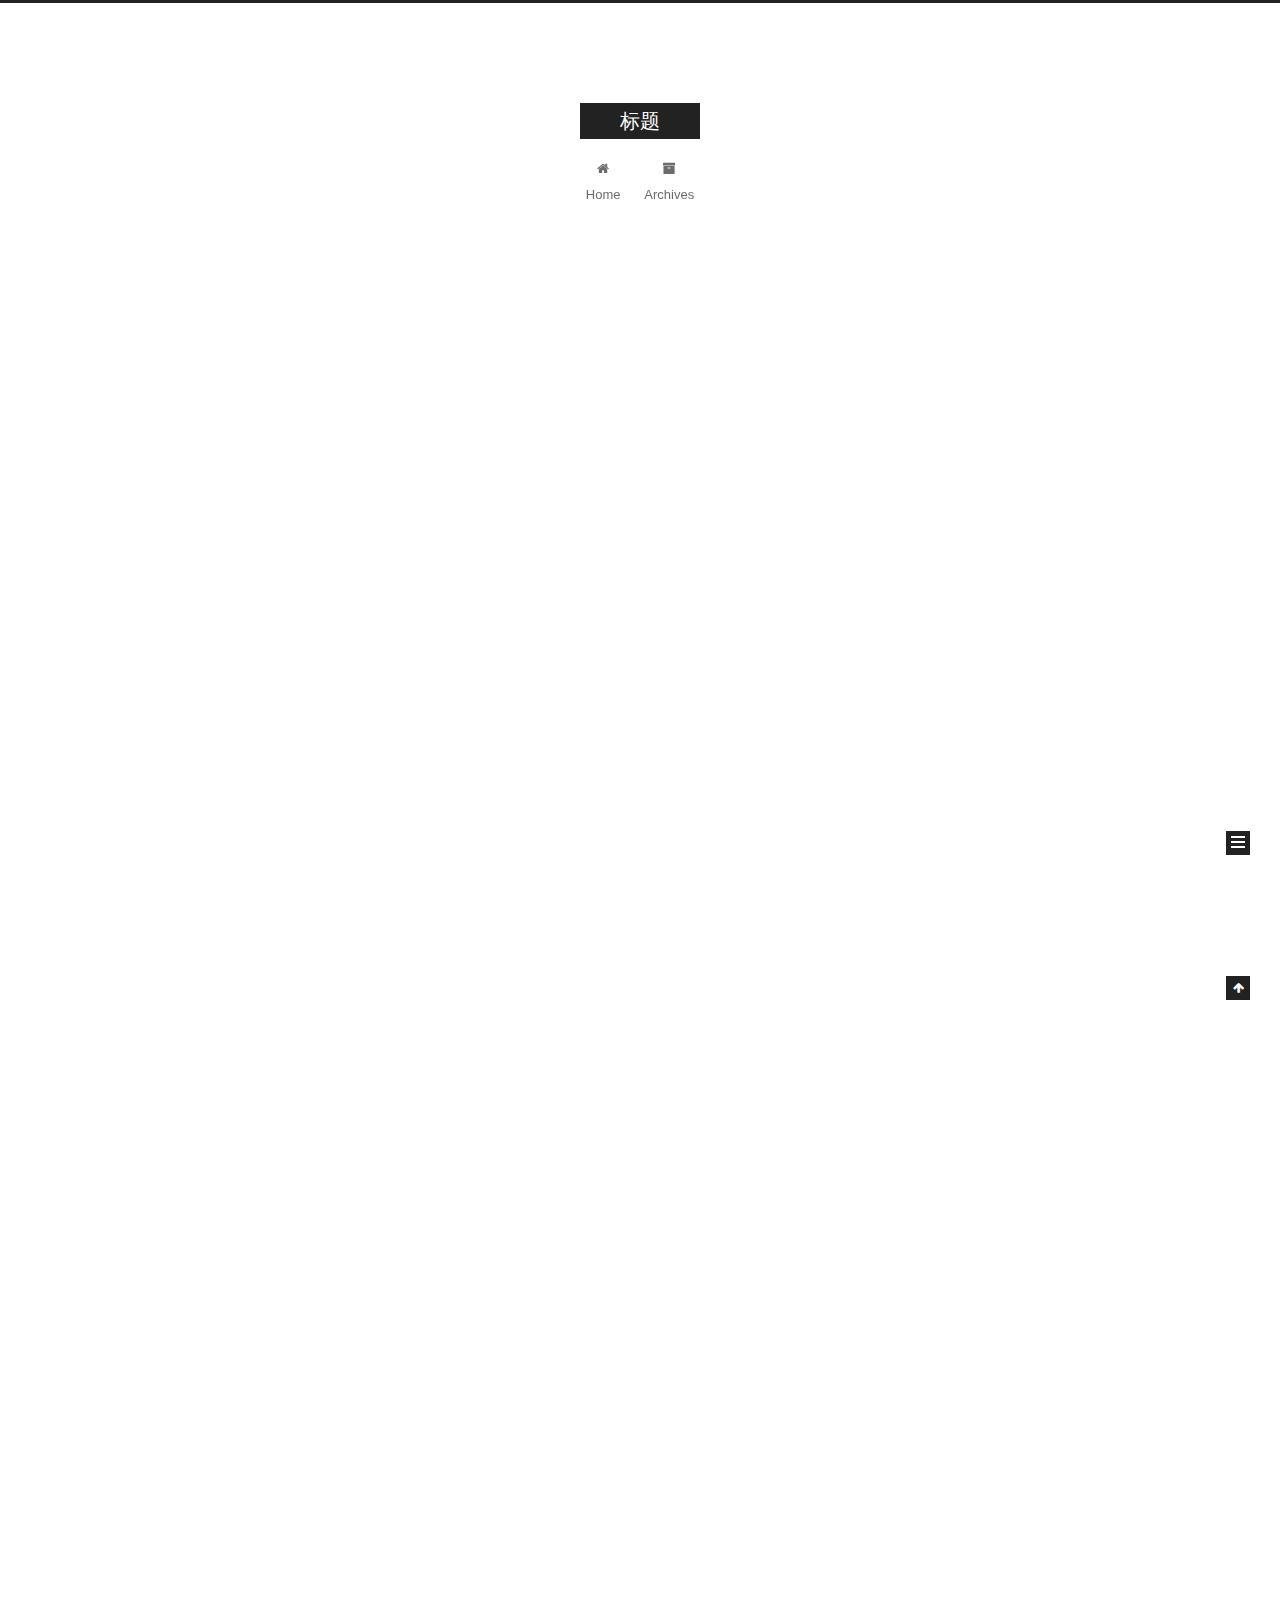
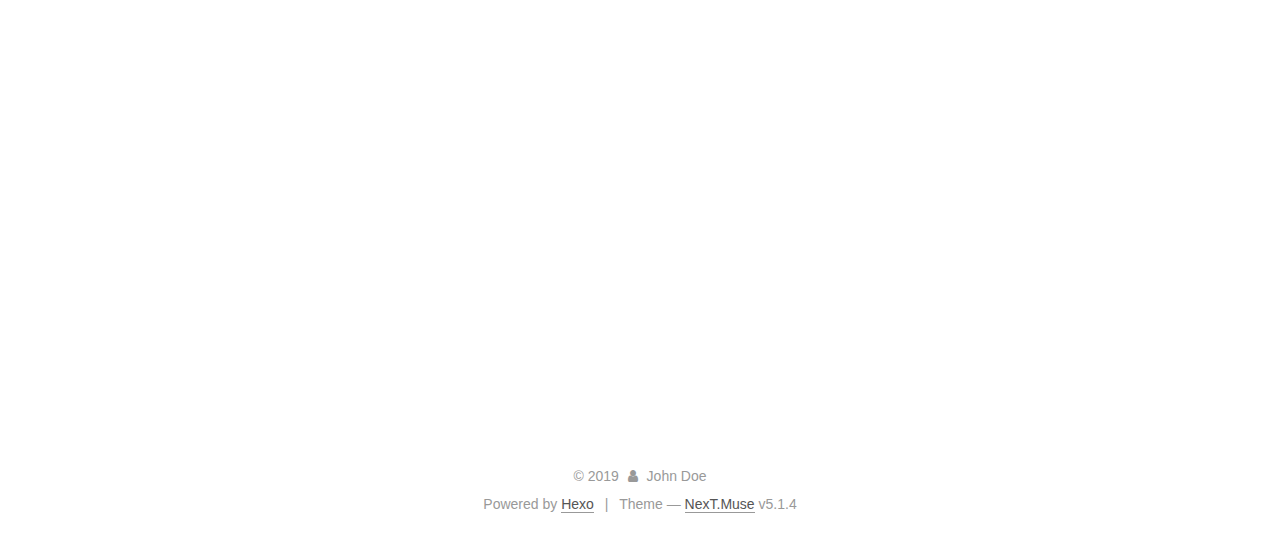
==== commit 49f5c81a: "Site updated: 2019-11-28 18:12:55" ====
--- a/index.html
+++ b/index.html
@@ -1,268 +1,858 @@
 <!DOCTYPE html>
-<html>
+
+
+
+  
+
+
+<html class="theme-next muse use-motion" lang="en">
 <head>
-  <meta charset="utf-8">
-  
-
-  
-  <title>标题</title>
-  <meta name="viewport" content="width=device-width, initial-scale=1, maximum-scale=1">
-  <meta property="og:type" content="website">
+  <meta charset="UTF-8"/>
+<meta http-equiv="X-UA-Compatible" content="IE=edge" />
+<meta name="viewport" content="width=device-width, initial-scale=1, maximum-scale=1"/>
+<meta name="theme-color" content="#222">
+
+
+
+
+
+
+
+
+
+<meta http-equiv="Cache-Control" content="no-transform" />
+<meta http-equiv="Cache-Control" content="no-siteapp" />
+
+
+
+
+
+
+
+
+
+
+
+
+
+
+
+
+  
+  
+  <link href="/lib/fancybox/source/jquery.fancybox.css?v=2.1.5" rel="stylesheet" type="text/css" />
+
+
+
+
+
+
+
+<link href="/lib/font-awesome/css/font-awesome.min.css?v=4.6.2" rel="stylesheet" type="text/css" />
+
+<link href="/css/main.css?v=5.1.4" rel="stylesheet" type="text/css" />
+
+
+  <link rel="apple-touch-icon" sizes="180x180" href="/images/apple-touch-icon-next.png?v=5.1.4">
+
+
+  <link rel="icon" type="image/png" sizes="32x32" href="/images/favicon-32x32-next.png?v=5.1.4">
+
+
+  <link rel="icon" type="image/png" sizes="16x16" href="/images/favicon-16x16-next.png?v=5.1.4">
+
+
+  <link rel="mask-icon" href="/images/logo.svg?v=5.1.4" color="#222">
+
+
+
+
+
+  <meta name="keywords" content="Hexo, NexT" />
+
+
+
+
+
+
+
+
+
+
+<meta property="og:type" content="website">
 <meta property="og:title" content="标题">
 <meta property="og:url" content="http:&#x2F;&#x2F;yoursite.com&#x2F;index.html">
 <meta property="og:site_name" content="标题">
 <meta property="og:locale" content="en">
 <meta name="twitter:card" content="summary">
-  
-    <link rel="alternate" href="/atom.xml" title="标题" type="application/atom+xml">
-  
-  
-    <link rel="icon" href="/favicon.png">
-  
-  
-    <link href="//fonts.googleapis.com/css?family=Source+Code+Pro" rel="stylesheet" type="text/css">
-  
-  <link rel="stylesheet" href="/css/style.css">
+
+
+
+<script type="text/javascript" id="hexo.configurations">
+  var NexT = window.NexT || {};
+  var CONFIG = {
+    root: '/',
+    scheme: 'Muse',
+    version: '5.1.4',
+    sidebar: {"position":"left","display":"post","offset":12,"b2t":false,"scrollpercent":false,"onmobile":false},
+    fancybox: true,
+    tabs: true,
+    motion: {"enable":true,"async":false,"transition":{"post_block":"fadeIn","post_header":"slideDownIn","post_body":"slideDownIn","coll_header":"slideLeftIn","sidebar":"slideUpIn"}},
+    duoshuo: {
+      userId: '0',
+      author: 'Author'
+    },
+    algolia: {
+      applicationID: '',
+      apiKey: '',
+      indexName: '',
+      hits: {"per_page":10},
+      labels: {"input_placeholder":"Search for Posts","hits_empty":"We didn't find any results for the search: ${query}","hits_stats":"${hits} results found in ${time} ms"}
+    }
+  };
+</script>
+
+
+
+  <link rel="canonical" href="http://yoursite.com/"/>
+
+
+
+
+
+  <title>标题</title>
+  
+
+
+
+
+
+
+
+
 </head>
 
-<body>
-  <div id="container">
-    <div id="wrap">
-      <header id="header">
-  <div id="banner"></div>
-  <div id="header-outer" class="outer">
-    <div id="header-title" class="inner">
-      <h1 id="logo-wrap">
-        <a href="/" id="logo">标题</a>
-      </h1>
-      
+<body itemscope itemtype="http://schema.org/WebPage" lang="en">
+
+  
+  
+    
+  
+
+  <div class="container sidebar-position-left 
+  page-home">
+    <div class="headband"></div>
+
+    <header id="header" class="header" itemscope itemtype="http://schema.org/WPHeader">
+      <div class="header-inner"><div class="site-brand-wrapper">
+  <div class="site-meta ">
+    
+
+    <div class="custom-logo-site-title">
+      <a href="/"  class="brand" rel="start">
+        <span class="logo-line-before"><i></i></span>
+        <span class="site-title">标题</span>
+        <span class="logo-line-after"><i></i></span>
+      </a>
     </div>
-    <div id="header-inner" class="inner">
-      <nav id="main-nav">
-        <a id="main-nav-toggle" class="nav-icon"></a>
-        
-          <a class="main-nav-link" href="/">Home</a>
-        
-          <a class="main-nav-link" href="/archives">Archives</a>
-        
-      </nav>
-      <nav id="sub-nav">
-        
-          <a id="nav-rss-link" class="nav-icon" href="/atom.xml" title="RSS Feed"></a>
-        
-        <a id="nav-search-btn" class="nav-icon" title="Search"></a>
-      </nav>
-      <div id="search-form-wrap">
-        <form action="//google.com/search" method="get" accept-charset="UTF-8" class="search-form"><input type="search" name="q" class="search-form-input" placeholder="Search"><button type="submit" class="search-form-submit">&#xF002;</button><input type="hidden" name="sitesearch" value="http://yoursite.com"></form>
-      </div>
+      
+        <p class="site-subtitle"></p>
+      
+  </div>
+
+  <div class="site-nav-toggle">
+    <button>
+      <span class="btn-bar"></span>
+      <span class="btn-bar"></span>
+      <span class="btn-bar"></span>
+    </button>
+  </div>
+</div>
+
+<nav class="site-nav">
+  
+
+  
+    <ul id="menu" class="menu">
+      
+        
+        <li class="menu-item menu-item-home">
+          <a href="/%20" rel="section">
+            
+              <i class="menu-item-icon fa fa-fw fa-home"></i> <br />
+            
+            Home
+          </a>
+        </li>
+      
+        
+        <li class="menu-item menu-item-archives">
+          <a href="/archives/%20" rel="section">
+            
+              <i class="menu-item-icon fa fa-fw fa-archive"></i> <br />
+            
+            Archives
+          </a>
+        </li>
+      
+
+      
+    </ul>
+  
+
+  
+</nav>
+
+
+
+ </div>
+    </header>
+
+    <main id="main" class="main">
+      <div class="main-inner">
+        <div class="content-wrap">
+          <div id="content" class="content">
+            
+  <section id="posts" class="posts-expand">
+    
+      
+
+  
+
+  
+  
+  
+
+  <article class="post post-type-normal" itemscope itemtype="http://schema.org/Article">
+  
+  
+  
+  <div class="post-block">
+    <link itemprop="mainEntityOfPage" href="http://yoursite.com/2019/11/28/box/">
+
+    <span hidden itemprop="author" itemscope itemtype="http://schema.org/Person">
+      <meta itemprop="name" content="John Doe">
+      <meta itemprop="description" content="">
+      <meta itemprop="image" content="/images/avatar.gif">
+    </span>
+
+    <span hidden itemprop="publisher" itemscope itemtype="http://schema.org/Organization">
+      <meta itemprop="name" content="标题">
+    </span>
+
+    
+      <header class="post-header">
+
+        
+        
+          <h1 class="post-title" itemprop="name headline">
+                
+                <a class="post-title-link" href="/2019/11/28/box/" itemprop="url">box</a></h1>
+        
+
+        <div class="post-meta">
+          <span class="post-time">
+            
+              <span class="post-meta-item-icon">
+                <i class="fa fa-calendar-o"></i>
+              </span>
+              
+                <span class="post-meta-item-text">Posted on</span>
+              
+              <time title="Post created" itemprop="dateCreated datePublished" datetime="2019-11-28T17:56:47+08:00">
+                2019-11-28
+              </time>
+            
+
+            
+
+            
+          </span>
+
+          
+
+          
+            
+          
+
+          
+          
+
+          
+
+          
+
+          
+
+        </div>
+      </header>
+    
+
+    
+    
+    
+    <div class="post-body" itemprop="articleBody">
+
+      
+      
+
+      
+        
+          
+            <h2 id="测试项目"><a href="#测试项目" class="headerlink" title="测试项目"></a>测试项目</h2>
+          
+        
+      
+    </div>
+    
+    
+    
+
+    
+
+    
+
+    
+
+    <footer class="post-footer">
+      
+
+      
+
+      
+
+      
+      
+        <div class="post-eof"></div>
+      
+    </footer>
+  </div>
+  
+  
+  
+  </article>
+
+
+    
+      
+
+  
+
+  
+  
+  
+
+  <article class="post post-type-normal" itemscope itemtype="http://schema.org/Article">
+  
+  
+  
+  <div class="post-block">
+    <link itemprop="mainEntityOfPage" href="http://yoursite.com/2019/11/28/Git%E5%85%A5%E9%97%A8/">
+
+    <span hidden itemprop="author" itemscope itemtype="http://schema.org/Person">
+      <meta itemprop="name" content="John Doe">
+      <meta itemprop="description" content="">
+      <meta itemprop="image" content="/images/avatar.gif">
+    </span>
+
+    <span hidden itemprop="publisher" itemscope itemtype="http://schema.org/Organization">
+      <meta itemprop="name" content="标题">
+    </span>
+
+    
+      <header class="post-header">
+
+        
+        
+          <h1 class="post-title" itemprop="name headline">
+                
+                <a class="post-title-link" href="/2019/11/28/Git%E5%85%A5%E9%97%A8/" itemprop="url">Git入门</a></h1>
+        
+
+        <div class="post-meta">
+          <span class="post-time">
+            
+              <span class="post-meta-item-icon">
+                <i class="fa fa-calendar-o"></i>
+              </span>
+              
+                <span class="post-meta-item-text">Posted on</span>
+              
+              <time title="Post created" itemprop="dateCreated datePublished" datetime="2019-11-28T17:20:40+08:00">
+                2019-11-28
+              </time>
+            
+
+            
+
+            
+          </span>
+
+          
+
+          
+            
+          
+
+          
+          
+
+          
+
+          
+
+          
+
+        </div>
+      </header>
+    
+
+    
+    
+    
+    <div class="post-body" itemprop="articleBody">
+
+      
+      
+
+      
+        
+          
+            <h2 id="介绍"><a href="#介绍" class="headerlink" title="介绍"></a>介绍</h2><h2 id="基本使用"><a href="#基本使用" class="headerlink" title="基本使用"></a>基本使用</h2><p>git init<br>git log</p>
+
+          
+        
+      
+    </div>
+    
+    
+    
+
+    
+
+    
+
+    
+
+    <footer class="post-footer">
+      
+
+      
+
+      
+
+      
+      
+        <div class="post-eof"></div>
+      
+    </footer>
+  </div>
+  
+  
+  
+  </article>
+
+
+    
+      
+
+  
+
+  
+  
+  
+
+  <article class="post post-type-normal" itemscope itemtype="http://schema.org/Article">
+  
+  
+  
+  <div class="post-block">
+    <link itemprop="mainEntityOfPage" href="http://yoursite.com/2019/11/28/hello-world/">
+
+    <span hidden itemprop="author" itemscope itemtype="http://schema.org/Person">
+      <meta itemprop="name" content="John Doe">
+      <meta itemprop="description" content="">
+      <meta itemprop="image" content="/images/avatar.gif">
+    </span>
+
+    <span hidden itemprop="publisher" itemscope itemtype="http://schema.org/Organization">
+      <meta itemprop="name" content="标题">
+    </span>
+
+    
+      <header class="post-header">
+
+        
+        
+          <h1 class="post-title" itemprop="name headline">
+                
+                <a class="post-title-link" href="/2019/11/28/hello-world/" itemprop="url">Hello World</a></h1>
+        
+
+        <div class="post-meta">
+          <span class="post-time">
+            
+              <span class="post-meta-item-icon">
+                <i class="fa fa-calendar-o"></i>
+              </span>
+              
+                <span class="post-meta-item-text">Posted on</span>
+              
+              <time title="Post created" itemprop="dateCreated datePublished" datetime="2019-11-28T17:04:16+08:00">
+                2019-11-28
+              </time>
+            
+
+            
+
+            
+          </span>
+
+          
+
+          
+            
+          
+
+          
+          
+
+          
+
+          
+
+          
+
+        </div>
+      </header>
+    
+
+    
+    
+    
+    <div class="post-body" itemprop="articleBody">
+
+      
+      
+
+      
+        
+          
+            <p>Welcome to <a href="https://hexo.io/" target="_blank" rel="noopener">Hexo</a>! This is your very first post. Check <a href="https://hexo.io/docs/" target="_blank" rel="noopener">documentation</a> for more info. If you get any problems when using Hexo, you can find the answer in <a href="https://hexo.io/docs/troubleshooting.html" target="_blank" rel="noopener">troubleshooting</a> or you can ask me on <a href="https://github.com/hexojs/hexo/issues" target="_blank" rel="noopener">GitHub</a>.</p>
+<h2 id="Quick-Start"><a href="#Quick-Start" class="headerlink" title="Quick Start"></a>Quick Start</h2><h3 id="Create-a-new-post"><a href="#Create-a-new-post" class="headerlink" title="Create a new post"></a>Create a new post</h3><figure class="highlight bash"><table><tr><td class="gutter"><pre><span class="line">1</span></pre></td><td class="code"><pre><span class="line">$ hexo new <span class="string">"My New Post"</span></span></pre></td></tr></table></figure>
+
+<p>More info: <a href="https://hexo.io/docs/writing.html" target="_blank" rel="noopener">Writing</a></p>
+<h3 id="Run-server"><a href="#Run-server" class="headerlink" title="Run server"></a>Run server</h3><figure class="highlight bash"><table><tr><td class="gutter"><pre><span class="line">1</span></pre></td><td class="code"><pre><span class="line">$ hexo server</span></pre></td></tr></table></figure>
+
+<p>More info: <a href="https://hexo.io/docs/server.html" target="_blank" rel="noopener">Server</a></p>
+<h3 id="Generate-static-files"><a href="#Generate-static-files" class="headerlink" title="Generate static files"></a>Generate static files</h3><figure class="highlight bash"><table><tr><td class="gutter"><pre><span class="line">1</span></pre></td><td class="code"><pre><span class="line">$ hexo generate</span></pre></td></tr></table></figure>
+
+<p>More info: <a href="https://hexo.io/docs/generating.html" target="_blank" rel="noopener">Generating</a></p>
+<h3 id="Deploy-to-remote-sites"><a href="#Deploy-to-remote-sites" class="headerlink" title="Deploy to remote sites"></a>Deploy to remote sites</h3><figure class="highlight bash"><table><tr><td class="gutter"><pre><span class="line">1</span></pre></td><td class="code"><pre><span class="line">$ hexo deploy</span></pre></td></tr></table></figure>
+
+<p>More info: <a href="https://hexo.io/docs/one-command-deployment.html" target="_blank" rel="noopener">Deployment</a></p>
+
+          
+        
+      
+    </div>
+    
+    
+    
+
+    
+
+    
+
+    
+
+    <footer class="post-footer">
+      
+
+      
+
+      
+
+      
+      
+        <div class="post-eof"></div>
+      
+    </footer>
+  </div>
+  
+  
+  
+  </article>
+
+
+    
+  </section>
+
+  
+
+
+          </div>
+          
+
+
+          
+
+        </div>
+        
+          
+  
+  <div class="sidebar-toggle">
+    <div class="sidebar-toggle-line-wrap">
+      <span class="sidebar-toggle-line sidebar-toggle-line-first"></span>
+      <span class="sidebar-toggle-line sidebar-toggle-line-middle"></span>
+      <span class="sidebar-toggle-line sidebar-toggle-line-last"></span>
     </div>
   </div>
-</header>
-      <div class="outer">
-        <section id="main">
-  
-    <article id="post-box" class="article article-type-post" itemscope itemprop="blogPost">
-  <div class="article-meta">
-    <a href="/2019/11/28/box/" class="article-date">
-  <time datetime="2019-11-28T09:56:47.000Z" itemprop="datePublished">2019-11-28</time>
-</a>
-    
+
+  <aside id="sidebar" class="sidebar">
+    
+    <div class="sidebar-inner">
+
+      
+
+      
+
+      <section class="site-overview-wrap sidebar-panel sidebar-panel-active">
+        <div class="site-overview">
+          <div class="site-author motion-element" itemprop="author" itemscope itemtype="http://schema.org/Person">
+            
+              <p class="site-author-name" itemprop="name">John Doe</p>
+              <p class="site-description motion-element" itemprop="description"></p>
+          </div>
+
+          <nav class="site-state motion-element">
+
+            
+              <div class="site-state-item site-state-posts">
+              
+                <a href="/archives/%20%7C%7C%20archive">
+              
+                  <span class="site-state-item-count">3</span>
+                  <span class="site-state-item-name">posts</span>
+                </a>
+              </div>
+            
+
+            
+
+            
+
+          </nav>
+
+          
+
+          
+
+          
+          
+
+          
+          
+
+          
+
+        </div>
+      </section>
+
+      
+
+      
+
+    </div>
+  </aside>
+
+
+        
+      </div>
+    </main>
+
+    <footer id="footer" class="footer">
+      <div class="footer-inner">
+        <div class="copyright">&copy; <span itemprop="copyrightYear">2019</span>
+  <span class="with-love">
+    <i class="fa fa-user"></i>
+  </span>
+  <span class="author" itemprop="copyrightHolder">John Doe</span>
+
+  
+</div>
+
+
+  <div class="powered-by">Powered by <a class="theme-link" target="_blank" href="https://hexo.io">Hexo</a></div>
+
+
+
+  <span class="post-meta-divider">|</span>
+
+
+
+  <div class="theme-info">Theme &mdash; <a class="theme-link" target="_blank" href="https://github.com/iissnan/hexo-theme-next">NexT.Muse</a> v5.1.4</div>
+
+
+
+
+        
+
+
+
+
+
+
+
+        
+      </div>
+    </footer>
+
+    
+      <div class="back-to-top">
+        <i class="fa fa-arrow-up"></i>
+        
+      </div>
+    
+
+    
+
   </div>
-  <div class="article-inner">
-    
-    
-      <header class="article-header">
-        
-  
-    <h1 itemprop="name">
-      <a class="article-title" href="/2019/11/28/box/">box</a>
-    </h1>
-  
-
-      </header>
-    
-    <div class="article-entry" itemprop="articleBody">
-      
-        <h2 id="测试项目"><a href="#测试项目" class="headerlink" title="测试项目"></a>测试项目</h2>
-      
-    </div>
-    <footer class="article-footer">
-      <a data-url="http://yoursite.com/2019/11/28/box/" data-id="ck3ijo8c700016wufdgop1ndh" class="article-share-link">Share</a>
-      
-      
-    </footer>
-  </div>
-  
-</article>
-
-
-  
-    <article id="post-Git入门" class="article article-type-post" itemscope itemprop="blogPost">
-  <div class="article-meta">
-    <a href="/2019/11/28/Git%E5%85%A5%E9%97%A8/" class="article-date">
-  <time datetime="2019-11-28T09:20:40.000Z" itemprop="datePublished">2019-11-28</time>
-</a>
-    
-  </div>
-  <div class="article-inner">
-    
-    
-      <header class="article-header">
-        
-  
-    <h1 itemprop="name">
-      <a class="article-title" href="/2019/11/28/Git%E5%85%A5%E9%97%A8/">Git入门</a>
-    </h1>
-  
-
-      </header>
-    
-    <div class="article-entry" itemprop="articleBody">
-      
-        <h2 id="介绍"><a href="#介绍" class="headerlink" title="介绍"></a>介绍</h2><h2 id="基本使用"><a href="#基本使用" class="headerlink" title="基本使用"></a>基本使用</h2><p>git init<br>git log</p>
-
-      
-    </div>
-    <footer class="article-footer">
-      <a data-url="http://yoursite.com/2019/11/28/Git%E5%85%A5%E9%97%A8/" data-id="ck3ijo8bu00006wuf4xh8egds" class="article-share-link">Share</a>
-      
-      
-    </footer>
-  </div>
-  
-</article>
-
-
-  
-    <article id="post-hello-world" class="article article-type-post" itemscope itemprop="blogPost">
-  <div class="article-meta">
-    <a href="/2019/11/28/hello-world/" class="article-date">
-  <time datetime="2019-11-28T09:04:16.743Z" itemprop="datePublished">2019-11-28</time>
-</a>
-    
-  </div>
-  <div class="article-inner">
-    
-    
-      <header class="article-header">
-        
-  
-    <h1 itemprop="name">
-      <a class="article-title" href="/2019/11/28/hello-world/">Hello World</a>
-    </h1>
-  
-
-      </header>
-    
-    <div class="article-entry" itemprop="articleBody">
-      
-        <p>Welcome to <a href="https://hexo.io/" target="_blank" rel="noopener">Hexo</a>! This is your very first post. Check <a href="https://hexo.io/docs/" target="_blank" rel="noopener">documentation</a> for more info. If you get any problems when using Hexo, you can find the answer in <a href="https://hexo.io/docs/troubleshooting.html" target="_blank" rel="noopener">troubleshooting</a> or you can ask me on <a href="https://github.com/hexojs/hexo/issues" target="_blank" rel="noopener">GitHub</a>.</p>
-<h2 id="Quick-Start"><a href="#Quick-Start" class="headerlink" title="Quick Start"></a>Quick Start</h2><h3 id="Create-a-new-post"><a href="#Create-a-new-post" class="headerlink" title="Create a new post"></a>Create a new post</h3><figure class="highlight bash"><table><tr><td class="gutter"><pre><span class="line">1</span></pre></td><td class="code"><pre><span class="line">$ hexo new <span class="string">"My New Post"</span></span></pre></td></tr></table></figure>
-
-<p>More info: <a href="https://hexo.io/docs/writing.html" target="_blank" rel="noopener">Writing</a></p>
-<h3 id="Run-server"><a href="#Run-server" class="headerlink" title="Run server"></a>Run server</h3><figure class="highlight bash"><table><tr><td class="gutter"><pre><span class="line">1</span></pre></td><td class="code"><pre><span class="line">$ hexo server</span></pre></td></tr></table></figure>
-
-<p>More info: <a href="https://hexo.io/docs/server.html" target="_blank" rel="noopener">Server</a></p>
-<h3 id="Generate-static-files"><a href="#Generate-static-files" class="headerlink" title="Generate static files"></a>Generate static files</h3><figure class="highlight bash"><table><tr><td class="gutter"><pre><span class="line">1</span></pre></td><td class="code"><pre><span class="line">$ hexo generate</span></pre></td></tr></table></figure>
-
-<p>More info: <a href="https://hexo.io/docs/generating.html" target="_blank" rel="noopener">Generating</a></p>
-<h3 id="Deploy-to-remote-sites"><a href="#Deploy-to-remote-sites" class="headerlink" title="Deploy to remote sites"></a>Deploy to remote sites</h3><figure class="highlight bash"><table><tr><td class="gutter"><pre><span class="line">1</span></pre></td><td class="code"><pre><span class="line">$ hexo deploy</span></pre></td></tr></table></figure>
-
-<p>More info: <a href="https://hexo.io/docs/one-command-deployment.html" target="_blank" rel="noopener">Deployment</a></p>
-
-      
-    </div>
-    <footer class="article-footer">
-      <a data-url="http://yoursite.com/2019/11/28/hello-world/" data-id="ck3ijo8cd00026wuf8mo1fmr0" class="article-share-link">Share</a>
-      
-      
-    </footer>
-  </div>
-  
-</article>
-
-
-  
-
-
-</section>
-        
-          <aside id="sidebar">
-  
-    
-
-  
-    
-
-  
-    
-  
-    
-  <div class="widget-wrap">
-    <h3 class="widget-title">Archives</h3>
-    <div class="widget">
-      <ul class="archive-list"><li class="archive-list-item"><a class="archive-list-link" href="/archives/2019/11/">November 2019</a></li></ul>
-    </div>
-  </div>
-
-
-  
-    
-  <div class="widget-wrap">
-    <h3 class="widget-title">Recent Posts</h3>
-    <div class="widget">
-      <ul>
-        
-          <li>
-            <a href="/2019/11/28/box/">box</a>
-          </li>
-        
-          <li>
-            <a href="/2019/11/28/Git%E5%85%A5%E9%97%A8/">Git入门</a>
-          </li>
-        
-          <li>
-            <a href="/2019/11/28/hello-world/">Hello World</a>
-          </li>
-        
-      </ul>
-    </div>
-  </div>
-
-  
-</aside>
-        
-      </div>
-      <footer id="footer">
-  
-  <div class="outer">
-    <div id="footer-info" class="inner">
-      &copy; 2019 John Doe<br>
-      Powered by <a href="http://hexo.io/" target="_blank">Hexo</a>
-    </div>
-  </div>
-</footer>
-    </div>
-    <nav id="mobile-nav">
-  
-    <a href="/" class="mobile-nav-link">Home</a>
-  
-    <a href="/archives" class="mobile-nav-link">Archives</a>
-  
-</nav>
-    
-
-<script src="//ajax.googleapis.com/ajax/libs/jquery/2.0.3/jquery.min.js"></script>
-
-
-  <link rel="stylesheet" href="/fancybox/jquery.fancybox.css">
-  <script src="/fancybox/jquery.fancybox.pack.js"></script>
-
-
-<script src="/js/script.js"></script>
-
-
-
-  </div>
+
+  
+
+<script type="text/javascript">
+  if (Object.prototype.toString.call(window.Promise) !== '[object Function]') {
+    window.Promise = null;
+  }
+</script>
+
+
+
+
+
+
+
+
+
+  
+
+
+
+
+
+
+
+
+
+
+
+
+  
+  
+    <script type="text/javascript" src="/lib/jquery/index.js?v=2.1.3"></script>
+  
+
+  
+  
+    <script type="text/javascript" src="/lib/fastclick/lib/fastclick.min.js?v=1.0.6"></script>
+  
+
+  
+  
+    <script type="text/javascript" src="/lib/jquery_lazyload/jquery.lazyload.js?v=1.9.7"></script>
+  
+
+  
+  
+    <script type="text/javascript" src="/lib/velocity/velocity.min.js?v=1.2.1"></script>
+  
+
+  
+  
+    <script type="text/javascript" src="/lib/velocity/velocity.ui.min.js?v=1.2.1"></script>
+  
+
+  
+  
+    <script type="text/javascript" src="/lib/fancybox/source/jquery.fancybox.pack.js?v=2.1.5"></script>
+  
+
+
+  
+
+
+  <script type="text/javascript" src="/js/src/utils.js?v=5.1.4"></script>
+
+  <script type="text/javascript" src="/js/src/motion.js?v=5.1.4"></script>
+
+
+
+  
+  
+
+  
+
+  
+
+
+  <script type="text/javascript" src="/js/src/bootstrap.js?v=5.1.4"></script>
+
+
+
+  
+
+
+  
+
+
+
+
+	
+
+
+
+
+
+  
+
+
+
+
+
+  
+
+
+
+
+
+
+
+
+
+
+
+
+  
+
+
+
+
+
+  
+
+  
+
+  
+
+  
+  
+
+  
+
+  
+
+  
+
 </body>
-</html>+</html>
--- a/css/main.css
+++ b/css/main.css
@@ -0,0 +1,2662 @@
+/* normalize.css v3.0.2 | MIT License | git.io/normalize */
+html {
+  font-family: sans-serif; /* 1 */
+  -ms-text-size-adjust: 100%; /* 2 */
+  -webkit-text-size-adjust: 100%; /* 2 */
+}
+body {
+  margin: 0;
+}
+article,
+aside,
+details,
+figcaption,
+figure,
+footer,
+header,
+hgroup,
+main,
+menu,
+nav,
+section,
+summary {
+  display: block;
+}
+audio,
+canvas,
+progress,
+video {
+  display: inline-block; /* 1 */
+  vertical-align: baseline; /* 2 */
+}
+audio:not([controls]) {
+  display: none;
+  height: 0;
+}
+[hidden],
+template {
+  display: none;
+}
+a {
+  background-color: transparent;
+}
+a:active,
+a:hover {
+  outline: 0;
+}
+abbr[title] {
+  border-bottom: 1px dotted;
+}
+b,
+strong {
+  font-weight: bold;
+}
+dfn {
+  font-style: italic;
+}
+h1 {
+  font-size: 2em;
+  margin: 0.67em 0;
+}
+mark {
+  background: #ff0;
+  color: #000;
+}
+small {
+  font-size: 80%;
+}
+sub,
+sup {
+  font-size: 75%;
+  line-height: 0;
+  position: relative;
+  vertical-align: baseline;
+}
+sup {
+  top: -0.5em;
+}
+sub {
+  bottom: -0.25em;
+}
+img {
+  border: 0;
+}
+svg:not(:root) {
+  overflow: hidden;
+}
+figure {
+  margin: 1em 40px;
+}
+hr {
+  -moz-box-sizing: content-box;
+  box-sizing: content-box;
+  height: 0;
+}
+pre {
+  overflow: auto;
+}
+code,
+kbd,
+pre,
+samp {
+  font-family: monospace, monospace;
+  font-size: 1em;
+}
+button,
+input,
+optgroup,
+select,
+textarea {
+  color: inherit; /* 1 */
+  font: inherit; /* 2 */
+  margin: 0; /* 3 */
+}
+button {
+  overflow: visible;
+}
+button,
+select {
+  text-transform: none;
+}
+button,
+html input[type="button"],
+input[type="reset"],
+input[type="submit"] {
+  -webkit-appearance: button; /* 2 */
+  cursor: pointer; /* 3 */
+}
+button[disabled],
+html input[disabled] {
+  cursor: default;
+}
+button::-moz-focus-inner,
+input::-moz-focus-inner {
+  border: 0;
+  padding: 0;
+}
+input {
+  line-height: normal;
+}
+input[type="checkbox"],
+input[type="radio"] {
+  box-sizing: border-box; /* 1 */
+  padding: 0; /* 2 */
+}
+input[type="number"]::-webkit-inner-spin-button,
+input[type="number"]::-webkit-outer-spin-button {
+  height: auto;
+}
+input[type="search"] {
+  -webkit-appearance: textfield; /* 1 */
+  -moz-box-sizing: content-box;
+  -webkit-box-sizing: content-box; /* 2 */
+  box-sizing: content-box;
+}
+input[type="search"]::-webkit-search-cancel-button,
+input[type="search"]::-webkit-search-decoration {
+  -webkit-appearance: none;
+}
+fieldset {
+  border: 1px solid #c0c0c0;
+  margin: 0 2px;
+  padding: 0.35em 0.625em 0.75em;
+}
+legend {
+  border: 0; /* 1 */
+  padding: 0; /* 2 */
+}
+textarea {
+  overflow: auto;
+}
+optgroup {
+  font-weight: bold;
+}
+table {
+  border-collapse: collapse;
+  border-spacing: 0;
+}
+td,
+th {
+  padding: 0;
+}
+::selection {
+  background: #262a30;
+  color: #fff;
+}
+body {
+  position: relative;
+  font-family: 'Lato', "PingFang SC", "Microsoft YaHei", sans-serif;
+  font-size: 14px;
+  line-height: 2;
+  color: #555;
+  background: #fff;
+}
+@media (max-width: 767px) {
+  body {
+    padding-right: 0 !important;
+  }
+}
+@media (min-width: 768px) and (max-width: 991px) {
+  body {
+    padding-right: 0 !important;
+  }
+}
+@media (min-width: 1600px) {
+  body {
+    font-size: 16px;
+  }
+}
+h1,
+h2,
+h3,
+h4,
+h5,
+h6 {
+  margin: 0;
+  padding: 0;
+  font-weight: bold;
+  line-height: 1.5;
+  font-family: 'Lato', "PingFang SC", "Microsoft YaHei", sans-serif;
+}
+h2,
+h3,
+h4,
+h5,
+h6 {
+  margin: 20px 0 15px;
+}
+h1 {
+  font-size: 22px;
+}
+@media (max-width: 767px) {
+  h1 {
+    font-size: 18px;
+  }
+}
+h2 {
+  font-size: 20px;
+}
+@media (max-width: 767px) {
+  h2 {
+    font-size: 16px;
+  }
+}
+h3 {
+  font-size: 18px;
+}
+@media (max-width: 767px) {
+  h3 {
+    font-size: 14px;
+  }
+}
+h4 {
+  font-size: 16px;
+}
+@media (max-width: 767px) {
+  h4 {
+    font-size: 12px;
+  }
+}
+h5 {
+  font-size: 14px;
+}
+@media (max-width: 767px) {
+  h5 {
+    font-size: 10px;
+  }
+}
+h6 {
+  font-size: 12px;
+}
+@media (max-width: 767px) {
+  h6 {
+    font-size: 8px;
+  }
+}
+p {
+  margin: 0 0 20px 0;
+}
+a {
+  color: #555;
+  text-decoration: none;
+  outline: none;
+  border-bottom: 1px solid #999;
+  word-wrap: break-word;
+}
+a:hover {
+  color: #222;
+  border-bottom-color: #222;
+}
+blockquote {
+  margin: 0;
+  padding: 0;
+}
+img {
+  display: block;
+  margin: auto;
+  max-width: 100%;
+  height: auto;
+}
+hr {
+  margin: 40px 0;
+  height: 3px;
+  border: none;
+  background-color: #ddd;
+  background-image: repeating-linear-gradient(-45deg, #fff, #fff 4px, transparent 4px, transparent 8px);
+}
+blockquote {
+  padding: 0 15px;
+  color: #666;
+  border-left: 4px solid #ddd;
+}
+blockquote cite::before {
+  content: "-";
+  padding: 0 5px;
+}
+dt {
+  font-weight: 700;
+}
+dd {
+  margin: 0;
+  padding: 0;
+}
+kbd {
+  border: 1px solid #ccc;
+  border-radius: 0.2em;
+  box-shadow: 0.1em 0.1em 0.2em rgba(0,0,0,0.1);
+  background-color: #f9f9f9;
+  font-family: inherit;
+  background-image: -webkit-linear-gradient(top, #eee, #fff, #eee);
+  padding: 0.1em 0.3em;
+  white-space: nowrap;
+}
+.text-left {
+  text-align: left;
+}
+.text-center {
+  text-align: center;
+}
+.text-right {
+  text-align: right;
+}
+.text-justify {
+  text-align: justify;
+}
+.text-nowrap {
+  white-space: nowrap;
+}
+.text-lowercase {
+  text-transform: lowercase;
+}
+.text-uppercase {
+  text-transform: uppercase;
+}
+.text-capitalize {
+  text-transform: capitalize;
+}
+.center-block {
+  display: block;
+  margin-left: auto;
+  margin-right: auto;
+}
+.clearfix:before,
+.clearfix:after {
+  content: " ";
+  display: table;
+}
+.clearfix:after {
+  clear: both;
+}
+.pullquote {
+  width: 45%;
+}
+.pullquote.left {
+  float: left;
+  margin-left: 5px;
+  margin-right: 10px;
+}
+.pullquote.right {
+  float: right;
+  margin-left: 10px;
+  margin-right: 5px;
+}
+.affix.affix.affix {
+  position: fixed;
+}
+.translation {
+  margin-top: -20px;
+  font-size: 14px;
+  color: #999;
+}
+.scrollbar-measure {
+  width: 100px;
+  height: 100px;
+  overflow: scroll;
+  position: absolute;
+  top: -9999px;
+}
+.use-motion .motion-element {
+  opacity: 0;
+}
+table {
+  margin: 20px 0;
+  width: 100%;
+  border-collapse: collapse;
+  border-spacing: 0;
+  border: 1px solid #ddd;
+  font-size: 14px;
+  table-layout: fixed;
+  word-wrap: break-all;
+}
+table>tbody>tr:nth-of-type(odd) {
+  background-color: #f9f9f9;
+}
+table>tbody>tr:hover {
+  background-color: #f5f5f5;
+}
+caption,
+th,
+td {
+  padding: 8px;
+  text-align: left;
+  vertical-align: middle;
+  font-weight: normal;
+}
+th,
+td {
+  border-bottom: 3px solid #ddd;
+  border-right: 1px solid #eee;
+}
+th {
+  padding-bottom: 10px;
+  font-weight: 700;
+}
+td {
+  border-bottom-width: 1px;
+}
+html,
+body {
+  height: 100%;
+}
+.container {
+  position: relative;
+  min-height: 100%;
+}
+.header-inner {
+  margin: 0 auto;
+  padding: 100px 0 70px;
+  width: 700px;
+}
+@media (min-width: 1600px) {
+  .container .header-inner {
+    width: 900px;
+  }
+}
+.main {
+  padding-bottom: 150px;
+}
+.main-inner {
+  margin: 0 auto;
+  width: 700px;
+}
+@media (min-width: 1600px) {
+  .container .main-inner {
+    width: 900px;
+  }
+}
+.footer {
+  position: absolute;
+  left: 0;
+  bottom: 0;
+  width: 100%;
+  min-height: 50px;
+}
+.footer-inner {
+  box-sizing: border-box;
+  margin: 20px auto;
+  width: 700px;
+}
+@media (min-width: 1600px) {
+  .container .footer-inner {
+    width: 900px;
+  }
+}
+pre,
+.highlight {
+  overflow: auto;
+  margin: 20px 0;
+  padding: 0;
+  font-size: 13px;
+  color: #4d4d4c;
+  background: #f7f7f7;
+  line-height: 1.6;
+}
+pre,
+code {
+  font-family: consolas, Menlo, "PingFang SC", "Microsoft YaHei", monospace;
+}
+code {
+  padding: 2px 4px;
+  word-wrap: break-word;
+  color: #555;
+  background: #eee;
+  border-radius: 3px;
+  font-size: 13px;
+}
+pre {
+  padding: 10px;
+}
+pre code {
+  padding: 0;
+  color: #4d4d4c;
+  background: none;
+  text-shadow: none;
+}
+.highlight {
+  border-radius: 1px;
+}
+.highlight pre {
+  border: none;
+  margin: 0;
+  padding: 10px 0;
+}
+.highlight table {
+  margin: 0;
+  width: auto;
+  border: none;
+}
+.highlight td {
+  border: none;
+  padding: 0;
+}
+.highlight figcaption {
+  font-size: 1em;
+  color: #4d4d4c;
+  line-height: 1em;
+  margin-bottom: 1em;
+}
+.highlight figcaption:before,
+.highlight figcaption:after {
+  content: " ";
+  display: table;
+}
+.highlight figcaption:after {
+  clear: both;
+}
+.highlight figcaption a {
+  float: right;
+  color: #4d4d4c;
+}
+.highlight figcaption a:hover {
+  border-bottom-color: #4d4d4c;
+}
+.highlight .gutter pre {
+  padding-left: 10px;
+  padding-right: 10px;
+  color: #869194;
+  text-align: right;
+  background-color: #eff2f3;
+}
+.highlight .code pre {
+  width: 100%;
+  padding-left: 10px;
+  padding-right: 10px;
+  background-color: #f7f7f7;
+}
+.highlight .line {
+  height: 20px;
+}
+.gutter {
+  -webkit-user-select: none;
+  -moz-user-select: none;
+  -ms-user-select: none;
+  user-select: none;
+}
+.gist table {
+  width: auto;
+}
+.gist table td {
+  border: none;
+}
+pre .deletion {
+  background: #fdd;
+}
+pre .addition {
+  background: #dfd;
+}
+pre .meta {
+  color: #8959a8;
+}
+pre .comment {
+  color: #8e908c;
+}
+pre .variable,
+pre .attribute,
+pre .tag,
+pre .regexp,
+pre .ruby .constant,
+pre .xml .tag .title,
+pre .xml .pi,
+pre .xml .doctype,
+pre .html .doctype,
+pre .css .id,
+pre .css .class,
+pre .css .pseudo {
+  color: #c82829;
+}
+pre .number,
+pre .preprocessor,
+pre .built_in,
+pre .literal,
+pre .params,
+pre .constant,
+pre .command {
+  color: #f5871f;
+}
+pre .ruby .class .title,
+pre .css .rules .attribute,
+pre .string,
+pre .value,
+pre .inheritance,
+pre .header,
+pre .ruby .symbol,
+pre .xml .cdata,
+pre .special,
+pre .number,
+pre .formula {
+  color: #718c00;
+}
+pre .title,
+pre .css .hexcolor {
+  color: #3e999f;
+}
+pre .function,
+pre .python .decorator,
+pre .python .title,
+pre .ruby .function .title,
+pre .ruby .title .keyword,
+pre .perl .sub,
+pre .javascript .title,
+pre .coffeescript .title {
+  color: #4271ae;
+}
+pre .keyword,
+pre .javascript .function {
+  color: #8959a8;
+}
+.full-image.full-image.full-image.full-image {
+  border: none;
+  max-width: 100%;
+  width: auto;
+  margin: 20px auto 25px;
+}
+@media (min-width: 992px) {
+  .full-image.full-image.full-image.full-image {
+    max-width: none;
+    width: 110%;
+    margin: 25px -5%;
+  }
+}
+.blockquote-center,
+.page-home .post-type-quote blockquote,
+.page-post-detail .post-type-quote blockquote {
+  position: relative;
+  margin: 40px 0;
+  padding: 0;
+  border-left: none;
+  text-align: center;
+}
+.blockquote-center::before,
+.page-home .post-type-quote blockquote::before,
+.page-post-detail .post-type-quote blockquote::before,
+.blockquote-center::after,
+.page-home .post-type-quote blockquote::after,
+.page-post-detail .post-type-quote blockquote::after {
+  position: absolute;
+  content: ' ';
+  display: block;
+  width: 100%;
+  height: 24px;
+  opacity: 0.2;
+  background-repeat: no-repeat;
+  background-position: 0 -6px;
+  background-size: 22px 22px;
+}
+.blockquote-center::before,
+.page-home .post-type-quote blockquote::before,
+.page-post-detail .post-type-quote blockquote::before {
+  top: -20px;
+  background-image: url("../images/quote-l.svg");
+  border-top: 1px solid #ccc;
+}
+.blockquote-center::after,
+.page-home .post-type-quote blockquote::after,
+.page-post-detail .post-type-quote blockquote::after {
+  bottom: -20px;
+  background-image: url("../images/quote-r.svg");
+  border-bottom: 1px solid #ccc;
+  background-position: 100% 8px;
+}
+.blockquote-center p,
+.page-home .post-type-quote blockquote p,
+.page-post-detail .post-type-quote blockquote p,
+.blockquote-center div,
+.page-home .post-type-quote blockquote div,
+.page-post-detail .post-type-quote blockquote div {
+  text-align: center;
+}
+.post .post-body .group-picture img {
+  box-sizing: border-box;
+  padding: 0 3px;
+  border: none;
+}
+.post .group-picture-row {
+  overflow: hidden;
+  margin-top: 6px;
+}
+.post .group-picture-row:first-child {
+  margin-top: 0;
+}
+.post .group-picture-column {
+  float: left;
+}
+.page-post-detail .post-body .group-picture-column {
+  float: none;
+  margin-top: 10px;
+  width: auto !important;
+}
+.page-post-detail .post-body .group-picture-column img {
+  margin: 0 auto;
+}
+.page-archive .group-picture-container {
+  overflow: hidden;
+}
+.page-archive .group-picture-row {
+  float: left;
+}
+.page-archive .group-picture-row:first-child {
+  margin-top: 6px;
+}
+.page-archive .group-picture-column {
+  max-width: 150px;
+  max-height: 150px;
+}
+.post-body .note {
+  position: relative;
+  padding: 15px;
+  margin-bottom: 20px;
+  border: 1px solid #eee;
+  border-left-width: 5px;
+  border-radius: 3px;
+}
+.post-body .note h2,
+.post-body .note h3,
+.post-body .note h4,
+.post-body .note h5,
+.post-body .note h6 {
+  margin-top: 0;
+  margin-bottom: 0;
+  border-bottom: initial;
+  padding-top: 0 !important;
+}
+.post-body .note p:first-child,
+.post-body .note ul:first-child,
+.post-body .note ol:first-child,
+.post-body .note table:first-child,
+.post-body .note pre:first-child,
+.post-body .note blockquote:first-child {
+  margin-top: 0;
+}
+.post-body .note p:last-child,
+.post-body .note ul:last-child,
+.post-body .note ol:last-child,
+.post-body .note table:last-child,
+.post-body .note pre:last-child,
+.post-body .note blockquote:last-child {
+  margin-bottom: 0;
+}
+.post-body .note.default {
+  border-left-color: #777;
+}
+.post-body .note.default h2,
+.post-body .note.default h3,
+.post-body .note.default h4,
+.post-body .note.default h5,
+.post-body .note.default h6 {
+  color: #777;
+}
+.post-body .note.primary {
+  border-left-color: #6f42c1;
+}
+.post-body .note.primary h2,
+.post-body .note.primary h3,
+.post-body .note.primary h4,
+.post-body .note.primary h5,
+.post-body .note.primary h6 {
+  color: #6f42c1;
+}
+.post-body .note.info {
+  border-left-color: #428bca;
+}
+.post-body .note.info h2,
+.post-body .note.info h3,
+.post-body .note.info h4,
+.post-body .note.info h5,
+.post-body .note.info h6 {
+  color: #428bca;
+}
+.post-body .note.success {
+  border-left-color: #5cb85c;
+}
+.post-body .note.success h2,
+.post-body .note.success h3,
+.post-body .note.success h4,
+.post-body .note.success h5,
+.post-body .note.success h6 {
+  color: #5cb85c;
+}
+.post-body .note.warning {
+  border-left-color: #f0ad4e;
+}
+.post-body .note.warning h2,
+.post-body .note.warning h3,
+.post-body .note.warning h4,
+.post-body .note.warning h5,
+.post-body .note.warning h6 {
+  color: #f0ad4e;
+}
+.post-body .note.danger {
+  border-left-color: #d9534f;
+}
+.post-body .note.danger h2,
+.post-body .note.danger h3,
+.post-body .note.danger h4,
+.post-body .note.danger h5,
+.post-body .note.danger h6 {
+  color: #d9534f;
+}
+.post-body .label {
+  display: inline;
+  padding: 0 2px;
+  white-space: nowrap;
+}
+.post-body .label.default {
+  background-color: #f0f0f0;
+}
+.post-body .label.primary {
+  background-color: #efe6f7;
+}
+.post-body .label.info {
+  background-color: #e5f2f8;
+}
+.post-body .label.success {
+  background-color: #e7f4e9;
+}
+.post-body .label.warning {
+  background-color: #fcf6e1;
+}
+.post-body .label.danger {
+  background-color: #fae8eb;
+}
+.post-body .tabs {
+  position: relative;
+  display: block;
+  margin-bottom: 20px;
+  padding-top: 10px;
+}
+.post-body .tabs ul.nav-tabs {
+  margin: 0;
+  padding: 0;
+  display: flex;
+  margin-bottom: -1px;
+}
+@media (max-width: 413px) {
+  .post-body .tabs ul.nav-tabs {
+    display: block;
+    margin-bottom: 5px;
+  }
+}
+.post-body .tabs ul.nav-tabs li.tab {
+  list-style-type: none !important;
+  margin: 0 0.25em 0 0;
+  border-top: 3px solid transparent;
+  border-left: 1px solid transparent;
+  border-right: 1px solid transparent;
+}
+@media (max-width: 413px) {
+  .post-body .tabs ul.nav-tabs li.tab {
+    margin: initial;
+    border-top: 1px solid transparent;
+    border-left: 3px solid transparent;
+    border-right: 1px solid transparent;
+    border-bottom: 1px solid transparent;
+  }
+}
+.post-body .tabs ul.nav-tabs li.tab a {
+  outline: 0;
+  border-bottom: initial;
+  display: block;
+  line-height: 1.8em;
+  padding: 0.25em 0.75em;
+  transition-duration: 0.2s;
+  transition-timing-function: ease-out;
+  transition-delay: 0s;
+}
+.post-body .tabs ul.nav-tabs li.tab a i {
+  width: 1.285714285714286em;
+}
+.post-body .tabs ul.nav-tabs li.tab.active {
+  border-top: 3px solid #fc6423;
+  border-left: 1px solid #ddd;
+  border-right: 1px solid #ddd;
+  background-color: #fff;
+}
+@media (max-width: 413px) {
+  .post-body .tabs ul.nav-tabs li.tab.active {
+    border-top: 1px solid #ddd;
+    border-left: 3px solid #fc6423;
+    border-right: 1px solid #ddd;
+    border-bottom: 1px solid #ddd;
+  }
+}
+.post-body .tabs ul.nav-tabs li.tab.active a {
+  cursor: default;
+  color: #555;
+}
+.post-body .tabs .tab-content {
+  background-color: #fff;
+}
+.post-body .tabs .tab-content .tab-pane {
+  border: 1px solid #ddd;
+  padding: 20px 20px 0 20px;
+}
+.post-body .tabs .tab-content .tab-pane:not(.active) {
+  display: none !important;
+}
+.post-body .tabs .tab-content .tab-pane.active {
+  display: block !important;
+}
+.btn {
+  display: inline-block;
+  padding: 0 20px;
+  font-size: 14px;
+  color: #fff;
+  background: #222;
+  border: 2px solid #222;
+  text-decoration: none;
+  border-radius: 0;
+  transition-property: background-color;
+  transition-duration: 0.2s;
+  transition-timing-function: ease-in-out;
+  transition-delay: 0s;
+  line-height: 2;
+}
+.btn:hover {
+  border-color: #222;
+  color: #222;
+  background: #fff;
+}
+.btn +.btn {
+  margin: 0 0 8px 8px;
+}
+.btn .fa-fw {
+  width: 1.285714285714286em;
+  text-align: left;
+}
+.btn-bar {
+  display: block;
+  width: 22px;
+  height: 2px;
+  background: #555;
+  border-radius: 1px;
+}
+.btn-bar+.btn-bar {
+  margin-top: 4px;
+}
+.pagination {
+  margin: 120px 0 40px;
+  text-align: center;
+  border-top: 1px solid #eee;
+}
+.page-number-basic,
+.pagination .prev,
+.pagination .next,
+.pagination .page-number,
+.pagination .space {
+  display: inline-block;
+  position: relative;
+  top: -1px;
+  margin: 0 10px;
+  padding: 0 11px;
+}
+@media (max-width: 767px) {
+  .page-number-basic,
+  .pagination .prev,
+  .pagination .next,
+  .pagination .page-number,
+  .pagination .space {
+    margin: 0 5px;
+  }
+}
+.pagination .prev,
+.pagination .next,
+.pagination .page-number {
+  border-bottom: 0;
+  border-top: 1px solid #eee;
+  transition-property: border-color;
+  transition-duration: 0.2s;
+  transition-timing-function: ease-in-out;
+  transition-delay: 0s;
+}
+.pagination .prev:hover,
+.pagination .next:hover,
+.pagination .page-number:hover {
+  border-top-color: #222;
+}
+.pagination .space {
+  padding: 0;
+  margin: 0;
+}
+.pagination .prev {
+  margin-left: 0;
+}
+.pagination .next {
+  margin-right: 0;
+}
+.pagination .page-number.current {
+  color: #fff;
+  background: #ccc;
+  border-top-color: #ccc;
+}
+@media (max-width: 767px) {
+  .pagination {
+    border-top: none;
+  }
+  .pagination .prev,
+  .pagination .next,
+  .pagination .page-number {
+    margin-bottom: 10px;
+    border-top: 0;
+    border-bottom: 1px solid #eee;
+    padding: 0 10px;
+  }
+  .pagination .prev:hover,
+  .pagination .next:hover,
+  .pagination .page-number:hover {
+    border-bottom-color: #222;
+  }
+}
+.comments {
+  margin: 60px 20px 0;
+}
+.tag-cloud {
+  text-align: center;
+}
+.tag-cloud a {
+  display: inline-block;
+  margin: 10px;
+}
+.back-to-top {
+  box-sizing: border-box;
+  position: fixed;
+  bottom: -100px;
+  right: 30px;
+  z-index: 1050;
+  padding: 0 6px;
+  width: 24px;
+  background: #222;
+  font-size: 12px;
+  opacity: 1;
+  color: #fff;
+  cursor: pointer;
+  text-align: center;
+  -webkit-transform: translateZ(0);
+  transition-property: bottom;
+  transition-duration: 0.2s;
+  transition-timing-function: ease-in-out;
+  transition-delay: 0s;
+}
+@media (min-width: 768px) and (max-width: 991px) {
+  .back-to-top {
+    display: none !important;
+  }
+}
+@media (max-width: 767px) {
+  .back-to-top {
+    display: none !important;
+  }
+}
+.back-to-top.back-to-top-on {
+  bottom: 19px;
+}
+.header {
+  background: transparent;
+}
+.header-inner {
+  position: relative;
+}
+.headband {
+  height: 3px;
+  background: #222;
+}
+.site-meta {
+  margin: 0;
+  text-align: center;
+}
+@media (max-width: 767px) {
+  .site-meta {
+    text-align: center;
+  }
+}
+.brand {
+  position: relative;
+  display: inline-block;
+  padding: 0 40px;
+  color: #fff;
+  background: #222;
+  border-bottom: none;
+}
+.brand:hover {
+  color: #fff;
+}
+.logo {
+  display: inline-block;
+  margin-right: 5px;
+  line-height: 36px;
+  vertical-align: top;
+}
+.site-title {
+  display: inline-block;
+  vertical-align: top;
+  line-height: 36px;
+  font-size: 20px;
+  font-weight: normal;
+  font-family: 'Lato', "PingFang SC", "Microsoft YaHei", sans-serif;
+}
+.site-subtitle {
+  margin-top: 10px;
+  font-size: 13px;
+  color: #999;
+}
+.use-motion .brand {
+  opacity: 0;
+}
+.use-motion .logo,
+.use-motion .site-title,
+.use-motion .site-subtitle {
+  opacity: 0;
+  position: relative;
+  top: -10px;
+}
+.site-nav-toggle {
+  display: none;
+  position: absolute;
+  top: 10px;
+  left: 10px;
+}
+@media (max-width: 767px) {
+  .site-nav-toggle {
+    display: block;
+  }
+}
+.site-nav-toggle button {
+  margin-top: 2px;
+  padding: 9px 10px;
+  background: transparent;
+  border: none;
+}
+@media (max-width: 767px) {
+  .site-nav {
+    display: none;
+    margin: 0 -10px;
+    padding: 0 10px;
+    clear: both;
+    border-top: 1px solid #ddd;
+  }
+}
+@media (min-width: 768px) and (max-width: 991px) {
+  .site-nav {
+    display: block !important;
+  }
+}
+@media (min-width: 992px) {
+  .site-nav {
+    display: block !important;
+  }
+}
+.menu {
+  margin-top: 20px;
+  padding-left: 0;
+  text-align: center;
+}
+.menu .menu-item {
+  display: inline-block;
+  margin: 0 10px;
+  list-style: none;
+}
+@media screen and (max-width: 767px) {
+  .menu .menu-item {
+    margin-top: 10px;
+  }
+}
+.menu .menu-item a {
+  display: block;
+  font-size: 13px;
+  line-height: inherit;
+  border-bottom: 1px solid transparent;
+  transition-property: border-color;
+  transition-duration: 0.2s;
+  transition-timing-function: ease-in-out;
+  transition-delay: 0s;
+}
+.menu .menu-item a:hover {
+  border-bottom-color: #222;
+}
+.menu .menu-item .fa {
+  margin-right: 5px;
+}
+.use-motion .menu-item {
+  opacity: 0;
+}
+.post-body {
+  font-family: 'Lato', "PingFang SC", "Microsoft YaHei", sans-serif;
+}
+@media (max-width: 767px) {
+  .post-body {
+    word-break: break-word;
+  }
+}
+.post-body .fancybox img {
+  display: block !important;
+  margin: 0 auto;
+  cursor: pointer;
+  cursor: zoom-in;
+  cursor: -webkit-zoom-in;
+}
+.post-body .image-caption,
+.post-body .figure .caption {
+  margin: -20px auto 15px;
+  text-align: center;
+  font-size: 14px;
+  color: #999;
+  font-weight: bold;
+  line-height: 1;
+}
+.post-sticky-flag {
+  display: inline-block;
+  font-size: 16px;
+  -ms-transform: rotate(30deg);
+  -webkit-transform: rotate(30deg);
+  -moz-transform: rotate(30deg);
+  -ms-transform: rotate(30deg);
+  -o-transform: rotate(30deg);
+  transform: rotate(30deg);
+}
+.use-motion .post-block,
+.use-motion .pagination,
+.use-motion .comments {
+  opacity: 0;
+}
+.use-motion .post-header {
+  opacity: 0;
+}
+.use-motion .post-body {
+  opacity: 0;
+}
+.use-motion .collection-title {
+  opacity: 0;
+}
+.posts-expand {
+  padding-top: 40px;
+}
+@media (max-width: 767px) {
+  .posts-expand {
+    margin: 0 20px;
+  }
+  .post-body pre .gutter pre {
+    padding-right: 10px;
+  }
+  .post-body .highlight {
+    margin-left: 0px;
+    margin-right: 0px;
+    padding: 0;
+  }
+  .post-body .highlight .gutter pre {
+    padding-right: 10px;
+  }
+}
+@media (min-width: 992px) {
+  .posts-expand .post-body {
+    text-align: justify;
+  }
+}
+.posts-expand .post-body h2,
+.posts-expand .post-body h3,
+.posts-expand .post-body h4,
+.posts-expand .post-body h5,
+.posts-expand .post-body h6 {
+  padding-top: 10px;
+}
+.posts-expand .post-body h2 .header-anchor,
+.posts-expand .post-body h3 .header-anchor,
+.posts-expand .post-body h4 .header-anchor,
+.posts-expand .post-body h5 .header-anchor,
+.posts-expand .post-body h6 .header-anchor {
+  float: right;
+  margin-left: 10px;
+  color: #ccc;
+  border-bottom-style: none;
+  visibility: hidden;
+}
+.posts-expand .post-body h2 .header-anchor:hover,
+.posts-expand .post-body h3 .header-anchor:hover,
+.posts-expand .post-body h4 .header-anchor:hover,
+.posts-expand .post-body h5 .header-anchor:hover,
+.posts-expand .post-body h6 .header-anchor:hover {
+  color: inherit;
+}
+.posts-expand .post-body h2:hover .header-anchor,
+.posts-expand .post-body h3:hover .header-anchor,
+.posts-expand .post-body h4:hover .header-anchor,
+.posts-expand .post-body h5:hover .header-anchor,
+.posts-expand .post-body h6:hover .header-anchor {
+  visibility: visible;
+}
+.posts-expand .post-body ul li {
+  list-style: circle;
+}
+.posts-expand .post-body img {
+  box-sizing: border-box;
+  margin: auto;
+  padding: 3px;
+  border: 1px solid #ddd;
+}
+.posts-expand .post-body .fancybox img {
+  margin: 0 auto 25px;
+}
+@media (max-width: 767px) {
+  .posts-collapse {
+    margin: 0 20px;
+  }
+  .posts-collapse .post-title,
+  .posts-collapse .post-meta {
+    display: block;
+    width: auto;
+    text-align: left;
+  }
+}
+.posts-collapse {
+  position: relative;
+  z-index: 1010;
+  margin-left: 55px;
+}
+.posts-collapse::after {
+  content: " ";
+  position: absolute;
+  top: 20px;
+  left: 0;
+  margin-left: -2px;
+  width: 4px;
+  height: 100%;
+  background: #f5f5f5;
+  z-index: -1;
+}
+@media (max-width: 767px) {
+  .posts-collapse {
+    margin: 0 20px;
+  }
+}
+.posts-collapse .collection-title {
+  position: relative;
+  margin: 60px 0;
+}
+.posts-collapse .collection-title h1,
+.posts-collapse .collection-title h2 {
+  margin-left: 20px;
+}
+.posts-collapse .collection-title small {
+  color: #bbb;
+  margin-left: 5px;
+}
+.posts-collapse .collection-title::before {
+  content: " ";
+  position: absolute;
+  left: 0;
+  top: 50%;
+  margin-left: -4px;
+  margin-top: -4px;
+  width: 8px;
+  height: 8px;
+  background: #bbb;
+  border-radius: 50%;
+}
+.posts-collapse .post {
+  margin: 30px 0;
+}
+.posts-collapse .post-header {
+  position: relative;
+  transition-duration: 0.2s;
+  transition-timing-function: ease-in-out;
+  transition-delay: 0s;
+  transition-property: border;
+  border-bottom: 1px dashed #ccc;
+}
+.posts-collapse .post-header::before {
+  content: " ";
+  position: absolute;
+  left: 0;
+  top: 12px;
+  width: 6px;
+  height: 6px;
+  margin-left: -4px;
+  background: #bbb;
+  border-radius: 50%;
+  border: 1px solid #fff;
+  transition-duration: 0.2s;
+  transition-timing-function: ease-in-out;
+  transition-delay: 0s;
+  transition-property: background;
+}
+.posts-collapse .post-header:hover {
+  border-bottom-color: #666;
+}
+.posts-collapse .post-header:hover::before {
+  background: #222;
+}
+.posts-collapse .post-meta {
+  position: absolute;
+  font-size: 12px;
+  left: 20px;
+  top: 5px;
+}
+.posts-collapse .post-comments-count {
+  display: none;
+}
+.posts-collapse .post-title {
+  margin-left: 60px;
+  font-size: 16px;
+  font-weight: normal;
+  line-height: inherit;
+}
+.posts-collapse .post-title::after {
+  margin-left: 3px;
+  opacity: 0.6;
+}
+.posts-collapse .post-title a {
+  color: #666;
+  border-bottom: none;
+}
+.page-home .post-type-quote .post-header,
+.page-post-detail .post-type-quote .post-header,
+.page-home .post-type-quote .post-tags,
+.page-post-detail .post-type-quote .post-tags {
+  display: none;
+}
+.posts-expand .post-title {
+  text-align: center;
+  word-break: break-word;
+  font-weight: 400;
+}
+.posts-expand .post-title-link {
+  display: inline-block;
+  position: relative;
+  color: #555;
+  border-bottom: none;
+  line-height: 1.2;
+  vertical-align: top;
+}
+.posts-expand .post-title-link::before {
+  content: "";
+  position: absolute;
+  width: 100%;
+  height: 2px;
+  bottom: 0;
+  left: 0;
+  background-color: #000;
+  visibility: hidden;
+  -webkit-transform: scaleX(0);
+  -moz-transform: scaleX(0);
+  -ms-transform: scaleX(0);
+  -o-transform: scaleX(0);
+  transform: scaleX(0);
+  transition-duration: 0.2s;
+  transition-timing-function: ease-in-out;
+  transition-delay: 0s;
+}
+.posts-expand .post-title-link:hover::before {
+  visibility: visible;
+  -webkit-transform: scaleX(1);
+  -moz-transform: scaleX(1);
+  -ms-transform: scaleX(1);
+  -o-transform: scaleX(1);
+  transform: scaleX(1);
+}
+.posts-expand .post-title-link .fa {
+  font-size: 16px;
+}
+.posts-expand .post-meta {
+  margin: 3px 0 60px 0;
+  color: #999;
+  font-family: 'Lato', "PingFang SC", "Microsoft YaHei", sans-serif;
+  font-size: 12px;
+  text-align: center;
+}
+.posts-expand .post-meta .post-category-list {
+  display: inline-block;
+  margin: 0;
+  padding: 3px;
+}
+.posts-expand .post-meta .post-category-list-link {
+  color: #999;
+}
+.posts-expand .post-meta .post-description {
+  font-size: 14px;
+  margin-top: 2px;
+}
+.post-meta-divider {
+  margin: 0 0.5em;
+}
+.post-meta-item-icon {
+  margin-right: 3px;
+}
+@media (min-width: 768px) and (max-width: 991px) {
+  .post-meta-item-icon {
+    display: inline-block;
+  }
+}
+@media (max-width: 767px) {
+  .post-meta-item-icon {
+    display: inline-block;
+  }
+}
+@media (min-width: 768px) and (max-width: 991px) {
+  .post-meta-item-text {
+    display: none;
+  }
+}
+@media (max-width: 767px) {
+  .post-meta-item-text {
+    display: none;
+  }
+}
+@media (max-width: 767px) {
+  .posts-expand .post-comments-count {
+    display: none;
+  }
+}
+.post-button {
+  margin-top: 40px;
+}
+.posts-expand .post-tags {
+  margin-top: 40px;
+  text-align: center;
+}
+.posts-expand .post-tags a {
+  display: inline-block;
+  margin-right: 10px;
+  font-size: 13px;
+}
+.post-nav {
+  display: table;
+  margin-top: 15px;
+  width: 100%;
+  border-top: 1px solid #eee;
+}
+.post-nav-divider {
+  display: table-cell;
+  width: 10%;
+}
+.post-nav-item {
+  display: table-cell;
+  padding: 10px 0 0 0;
+  width: 45%;
+  vertical-align: top;
+}
+.post-nav-item a {
+  position: relative;
+  display: block;
+  line-height: 25px;
+  font-size: 14px;
+  color: #555;
+  border-bottom: none;
+}
+.post-nav-item a:hover {
+  color: #222;
+  border-bottom: none;
+}
+.post-nav-item a:active {
+  top: 2px;
+}
+.post-nav-item .fa {
+  position: absolute;
+  top: 8px;
+  left: 0;
+  font-size: 12px;
+}
+.post-nav-next a {
+  padding-left: 15px;
+}
+.post-nav-prev {
+  text-align: right;
+}
+.post-nav-prev a {
+  padding-right: 15px;
+}
+.post-nav-prev .fa {
+  right: 0;
+  left: auto;
+}
+.posts-expand .post-eof {
+  display: block;
+  margin: 80px auto 60px;
+  width: 8%;
+  height: 1px;
+  background: #ccc;
+  text-align: center;
+}
+.post:last-child .post-eof.post-eof.post-eof {
+  display: none;
+}
+.post-gallery {
+  display: table;
+  table-layout: fixed;
+  width: 100%;
+  border-collapse: separate;
+}
+.post-gallery-row {
+  display: table-row;
+}
+.post-gallery .post-gallery-img {
+  display: table-cell;
+  text-align: center;
+  vertical-align: middle;
+  border: none;
+}
+.post-gallery .post-gallery-img img {
+  max-width: 100%;
+  max-height: 100%;
+  border: none;
+}
+.fancybox-close,
+.fancybox-close:hover {
+  border: none;
+}
+.rtl.post-body p,
+.rtl.post-body a,
+.rtl.post-body h1,
+.rtl.post-body h2,
+.rtl.post-body h3,
+.rtl.post-body h4,
+.rtl.post-body h5,
+.rtl.post-body h6,
+.rtl.post-body li,
+.rtl.post-body ul,
+.rtl.post-body ol {
+  direction: rtl;
+  font-family: UKIJ Ekran;
+}
+.rtl.post-title {
+  font-family: UKIJ Ekran;
+}
+.sidebar {
+  position: fixed;
+  right: 0;
+  top: 0;
+  bottom: 0;
+  width: 0;
+  z-index: 1040;
+  box-shadow: inset 0 2px 6px #000;
+  background: #222;
+  -webkit-transform: translateZ(0);
+}
+.sidebar a {
+  color: #999;
+  border-bottom-color: #555;
+}
+.sidebar a:hover {
+  color: #eee;
+}
+@media (min-width: 768px) and (max-width: 991px) {
+  .sidebar {
+    display: none !important;
+  }
+}
+@media (max-width: 767px) {
+  .sidebar {
+    display: none !important;
+  }
+}
+.sidebar-inner {
+  position: relative;
+  padding: 20px 10px;
+  color: #999;
+  text-align: center;
+}
+.site-overview-wrap {
+  overflow: hidden;
+}
+.site-overview {
+  overflow-y: auto;
+  overflow-x: hidden;
+}
+.sidebar-toggle {
+  position: fixed;
+  right: 30px;
+  bottom: 45px;
+  width: 14px;
+  height: 14px;
+  padding: 5px;
+  background: #222;
+  line-height: 0;
+  z-index: 1050;
+  cursor: pointer;
+  -webkit-transform: translateZ(0);
+}
+@media (min-width: 768px) and (max-width: 991px) {
+  .sidebar-toggle {
+    display: none !important;
+  }
+}
+@media (max-width: 767px) {
+  .sidebar-toggle {
+    display: none !important;
+  }
+}
+.sidebar-toggle-line {
+  position: relative;
+  display: inline-block;
+  vertical-align: top;
+  height: 2px;
+  width: 100%;
+  background: #fff;
+  margin-top: 3px;
+}
+.sidebar-toggle-line:first-child {
+  margin-top: 0;
+}
+.site-author-image {
+  display: block;
+  margin: 0 auto;
+  padding: 2px;
+  max-width: 96px;
+  height: auto;
+  border: 2px solid #333;
+}
+.site-author-name {
+  margin: 5px 0 0;
+  text-align: center;
+  color: #f5f5f5;
+  font-weight: normal;
+}
+.site-description {
+  margin-top: 5px;
+  text-align: center;
+  font-size: 14px;
+  color: #999;
+}
+.site-state {
+  overflow: hidden;
+  line-height: 1.4;
+  white-space: nowrap;
+  text-align: center;
+}
+.site-state-item {
+  display: inline-block;
+  padding: 0 15px;
+  border-left: 1px solid #333;
+}
+.site-state-item:first-child {
+  border-left: none;
+}
+.site-state-item a {
+  border-bottom: none;
+}
+.site-state-item-count {
+  display: block;
+  text-align: center;
+  color: inherit;
+  font-weight: 600;
+  font-size: 18px;
+}
+.site-state-item-name {
+  font-size: 13px;
+  color: inherit;
+}
+.feed-link {
+  margin-top: 20px;
+}
+.feed-link a {
+  display: inline-block;
+  padding: 0 15px;
+  color: #fc6423;
+  border: 1px solid #fc6423;
+  border-radius: 4px;
+}
+.feed-link a i {
+  color: #fc6423;
+  font-size: 14px;
+}
+.feed-link a:hover {
+  color: #fff;
+  background: #fc6423;
+}
+.feed-link a:hover i {
+  color: #fff;
+}
+.links-of-author {
+  margin-top: 20px;
+}
+.links-of-author a {
+  display: inline-block;
+  vertical-align: middle;
+  margin-right: 10px;
+  margin-bottom: 10px;
+  border-bottom-color: #555;
+  font-size: 13px;
+}
+.links-of-author a:before {
+  display: inline-block;
+  vertical-align: middle;
+  margin-right: 3px;
+  content: " ";
+  width: 4px;
+  height: 4px;
+  border-radius: 50%;
+  background: #452e8f;
+}
+.links-of-blogroll {
+  font-size: 13px;
+}
+.links-of-blogroll-title {
+  margin-top: 20px;
+  font-size: 14px;
+  font-weight: 600;
+}
+.links-of-blogroll-list {
+  margin: 0;
+  padding: 0;
+  list-style: none;
+}
+.links-of-blogroll-item {
+  padding: 2px 10px;
+}
+.links-of-blogroll-item a {
+  max-width: 280px;
+  box-sizing: border-box;
+  display: inline-block;
+  overflow: hidden;
+  white-space: nowrap;
+  text-overflow: ellipsis;
+}
+.sidebar-nav {
+  margin: 0 0 20px;
+  padding-left: 0;
+}
+.sidebar-nav li {
+  display: inline-block;
+  cursor: pointer;
+  border-bottom: 1px solid transparent;
+  font-size: 14px;
+  color: #555;
+}
+.sidebar-nav li:hover {
+  color: #f5f5f5;
+}
+.page-post-detail .sidebar-nav-toc {
+  padding: 0 5px;
+}
+.page-post-detail .sidebar-nav-overview {
+  margin-left: 10px;
+}
+.sidebar-nav .sidebar-nav-active {
+  color: #87daff;
+  border-bottom-color: #87daff;
+}
+.sidebar-nav .sidebar-nav-active:hover {
+  color: #87daff;
+}
+.sidebar-panel {
+  display: none;
+}
+.sidebar-panel-active {
+  display: block;
+}
+.post-toc-empty {
+  font-size: 14px;
+  color: #666;
+}
+.post-toc-wrap {
+  overflow: hidden;
+}
+.post-toc {
+  overflow: auto;
+}
+.post-toc ol {
+  margin: 0;
+  padding: 0 2px 5px 10px;
+  text-align: left;
+  list-style: none;
+  font-size: 14px;
+}
+.post-toc ol > ol {
+  padding-left: 0;
+}
+.post-toc ol a {
+  transition-duration: 0.2s;
+  transition-timing-function: ease-in-out;
+  transition-delay: 0s;
+  transition-property: all;
+  color: #999;
+  border-bottom-color: #555;
+}
+.post-toc ol a:hover {
+  color: #ccc;
+  border-bottom-color: #ccc;
+}
+.post-toc .nav-item {
+  overflow: hidden;
+  text-overflow: ellipsis;
+  text-align: justify;
+  white-space: nowrap;
+  line-height: 1.8;
+}
+.post-toc .nav .nav-child {
+  display: none;
+}
+.post-toc .nav .active > .nav-child {
+  display: block;
+}
+.post-toc .nav .active-current > .nav-child {
+  display: block;
+}
+.post-toc .nav .active-current > .nav-child > .nav-item {
+  display: block;
+}
+.post-toc .nav .active > a {
+  color: #87daff;
+  border-bottom-color: #87daff;
+}
+.post-toc .nav .active-current > a {
+  color: #87daff;
+}
+.post-toc .nav .active-current > a:hover {
+  color: #87daff;
+}
+.footer {
+  font-size: 14px;
+  color: #999;
+}
+.footer img {
+  border: none;
+}
+.footer-inner {
+  text-align: center;
+}
+.with-love {
+  display: inline-block;
+  margin: 0 5px;
+}
+.powered-by,
+.theme-info {
+  display: inline-block;
+}
+.cc-license {
+  margin-top: 10px;
+  text-align: center;
+}
+.cc-license .cc-opacity {
+  opacity: 0.7;
+  border-bottom: none;
+}
+.cc-license .cc-opacity:hover {
+  opacity: 0.9;
+}
+.cc-license img {
+  display: inline-block;
+}
+.theme-next #ds-thread #ds-reset {
+  color: #555;
+}
+.theme-next #ds-thread #ds-reset .ds-replybox {
+  margin-bottom: 30px;
+}
+.theme-next #ds-thread #ds-reset .ds-replybox .ds-avatar,
+.theme-next #ds-reset .ds-avatar img {
+  box-shadow: none;
+}
+.theme-next #ds-thread #ds-reset .ds-textarea-wrapper {
+  border-color: #c7d4e1;
+  background: none;
+  border-top-right-radius: 3px;
+  border-top-left-radius: 3px;
+}
+.theme-next #ds-thread #ds-reset .ds-textarea-wrapper textarea {
+  height: 60px;
+}
+.theme-next #ds-reset .ds-rounded-top {
+  border-radius: 0;
+}
+.theme-next #ds-thread #ds-reset .ds-post-toolbar {
+  box-sizing: border-box;
+  border: 1px solid #c7d4e1;
+  background: #f6f8fa;
+}
+.theme-next #ds-thread #ds-reset .ds-post-options {
+  height: 40px;
+  border: none;
+  background: none;
+}
+.theme-next #ds-thread #ds-reset .ds-toolbar-buttons {
+  top: 11px;
+}
+.theme-next #ds-thread #ds-reset .ds-sync {
+  top: 5px;
+}
+.theme-next #ds-thread #ds-reset .ds-post-button {
+  top: 4px;
+  right: 5px;
+  width: 90px;
+  height: 30px;
+  border: 1px solid #c5ced7;
+  border-radius: 3px;
+  background-image: linear-gradient(#fbfbfc, #f5f7f9);
+  color: #60676d;
+}
+.theme-next #ds-thread #ds-reset .ds-post-button:hover {
+  background-position: 0 -30px;
+  color: #60676d;
+}
+.theme-next #ds-thread #ds-reset .ds-comments-info {
+  padding: 10px 0;
+}
+.theme-next #ds-thread #ds-reset .ds-sort {
+  display: none;
+}
+.theme-next #ds-thread #ds-reset li.ds-tab a.ds-current {
+  border: none;
+  background: #f6f8fa;
+  color: #60676d;
+}
+.theme-next #ds-thread #ds-reset li.ds-tab a.ds-current:hover {
+  background-color: #e9f0f7;
+  color: #60676d;
+}
+.theme-next #ds-thread #ds-reset li.ds-tab a {
+  border-radius: 2px;
+  padding: 5px;
+}
+.theme-next #ds-thread #ds-reset .ds-login-buttons p {
+  color: #999;
+  line-height: 36px;
+}
+.theme-next #ds-thread #ds-reset .ds-login-buttons .ds-service-list li {
+  height: 28px;
+}
+.theme-next #ds-thread #ds-reset .ds-service-list a {
+  background: none;
+  padding: 5px;
+  border: 1px solid;
+  border-radius: 3px;
+  text-align: center;
+}
+.theme-next #ds-thread #ds-reset .ds-service-list a:hover {
+  color: #fff;
+  background: #666;
+}
+.theme-next #ds-thread #ds-reset .ds-service-list .ds-weibo {
+  color: #fc9b00;
+  border-color: #fc9b00;
+}
+.theme-next #ds-thread #ds-reset .ds-service-list .ds-weibo:hover {
+  background: #fc9b00;
+}
+.theme-next #ds-thread #ds-reset .ds-service-list .ds-qq {
+  color: #60a3ec;
+  border-color: #60a3ec;
+}
+.theme-next #ds-thread #ds-reset .ds-service-list .ds-qq:hover {
+  background: #60a3ec;
+}
+.theme-next #ds-thread #ds-reset .ds-service-list .ds-renren {
+  color: #2e7ac4;
+  border-color: #2e7ac4;
+}
+.theme-next #ds-thread #ds-reset .ds-service-list .ds-renren:hover {
+  background: #2e7ac4;
+}
+.theme-next #ds-thread #ds-reset .ds-service-list .ds-douban {
+  color: #37994c;
+  border-color: #37994c;
+}
+.theme-next #ds-thread #ds-reset .ds-service-list .ds-douban:hover {
+  background: #37994c;
+}
+.theme-next #ds-thread #ds-reset .ds-service-list .ds-kaixin {
+  color: #fef20d;
+  border-color: #fef20d;
+}
+.theme-next #ds-thread #ds-reset .ds-service-list .ds-kaixin:hover {
+  background: #fef20d;
+}
+.theme-next #ds-thread #ds-reset .ds-service-list .ds-netease {
+  color: #f00;
+  border-color: #f00;
+}
+.theme-next #ds-thread #ds-reset .ds-service-list .ds-netease:hover {
+  background: #f00;
+}
+.theme-next #ds-thread #ds-reset .ds-service-list .ds-sohu {
+  color: #ffcb05;
+  border-color: #ffcb05;
+}
+.theme-next #ds-thread #ds-reset .ds-service-list .ds-sohu:hover {
+  background: #ffcb05;
+}
+.theme-next #ds-thread #ds-reset .ds-service-list .ds-baidu {
+  color: #2831e0;
+  border-color: #2831e0;
+}
+.theme-next #ds-thread #ds-reset .ds-service-list .ds-baidu:hover {
+  background: #2831e0;
+}
+.theme-next #ds-thread #ds-reset .ds-service-list .ds-google {
+  color: #166bec;
+  border-color: #166bec;
+}
+.theme-next #ds-thread #ds-reset .ds-service-list .ds-google:hover {
+  background: #166bec;
+}
+.theme-next #ds-thread #ds-reset .ds-service-list .ds-weixin {
+  color: #00ce0d;
+  border-color: #00ce0d;
+}
+.theme-next #ds-thread #ds-reset .ds-service-list .ds-weixin:hover {
+  background: #00ce0d;
+}
+.theme-next #ds-thread #ds-reset .ds-service-list .ds-more-services {
+  border: none;
+}
+.theme-next #ds-thread #ds-reset .ds-service-list .ds-more-services:hover {
+  background: none;
+}
+.theme-next #ds-reset .duoshuo-ua-admin {
+  display: inline-block;
+  color: #f00;
+}
+.theme-next #ds-reset .duoshuo-ua-platform,
+.theme-next #ds-reset .duoshuo-ua-browser {
+  color: #ccc;
+}
+.theme-next #ds-reset .duoshuo-ua-platform .fa,
+.theme-next #ds-reset .duoshuo-ua-browser .fa {
+  display: inline-block;
+  margin-right: 3px;
+}
+.theme-next #ds-reset .duoshuo-ua-separator {
+  display: inline-block;
+  margin-left: 5px;
+}
+.theme-next .this_ua {
+  background-color: #ccc !important;
+  border-radius: 4px;
+  padding: 0 5px !important;
+  margin: 1px 1px !important;
+  border: 1px solid #bbb !important;
+  color: #fff;
+  display: inline-block !important;
+}
+.theme-next .this_ua.admin {
+  background-color: #d9534f !important;
+  border-color: #d9534f !important;
+}
+.theme-next .this_ua.platform.iOS,
+.theme-next .this_ua.platform.Mac,
+.theme-next .this_ua.platform.Windows {
+  background-color: #39b3d7 !important;
+  border-color: #46b8da !important;
+}
+.theme-next .this_ua.platform.Linux {
+  background-color: #3a3a3a !important;
+  border-color: #1f1f1f !important;
+}
+.theme-next .this_ua.platform.Android {
+  background-color: #00c47d !important;
+  border-color: #01b171 !important;
+}
+.theme-next .this_ua.browser.Mobile,
+.theme-next .this_ua.browser.Chrome {
+  background-color: #5cb85c !important;
+  border-color: #4cae4c !important;
+}
+.theme-next .this_ua.browser.Firefox {
+  background-color: #f0ad4e !important;
+  border-color: #eea236 !important;
+}
+.theme-next .this_ua.browser.Maxthon,
+.theme-next .this_ua.browser.IE {
+  background-color: #428bca !important;
+  border-color: #357ebd !important;
+}
+.theme-next .this_ua.browser.baidu,
+.theme-next .this_ua.browser.UCBrowser,
+.theme-next .this_ua.browser.Opera {
+  background-color: #d9534f !important;
+  border-color: #d43f3a !important;
+}
+.theme-next .this_ua.browser.Android,
+.theme-next .this_ua.browser.QQBrowser {
+  background-color: #78ace9 !important;
+  border-color: #4cae4c !important;
+}
+.post-spread {
+  margin-top: 20px;
+  text-align: center;
+}
+.jiathis_style {
+  display: inline-block;
+}
+.jiathis_style a {
+  border: none;
+}
+.fa {
+  font-family: FontAwesome !important;
+}
+.post-spread {
+  margin-top: 20px;
+  text-align: center;
+}
+.bdshare-slide-button-box a {
+  border: none;
+}
+.bdsharebuttonbox {
+  display: inline-block;
+}
+.bdsharebuttonbox a {
+  border: none;
+}
+.local-search-pop-overlay {
+  position: fixed;
+  width: 100%;
+  height: 100%;
+  top: 0;
+  left: 0;
+  z-index: 2080;
+  background-color: rgba(0,0,0,0.3);
+}
+.local-search-popup {
+  display: none;
+  position: fixed;
+  top: 10%;
+  left: 50%;
+  margin-left: -350px;
+  width: 700px;
+  height: 80%;
+  padding: 0;
+  background: #fff;
+  color: #333;
+  z-index: 9999;
+  border-radius: 5px;
+}
+@media (max-width: 767px) {
+  .local-search-popup {
+    padding: 0;
+    top: 0;
+    left: 0;
+    margin: 0;
+    width: 100%;
+    height: 100%;
+    border-radius: 0;
+  }
+}
+.local-search-popup ul.search-result-list {
+  padding: 0;
+  margin: 0 5px;
+}
+.local-search-popup p.search-result {
+  border-bottom: 1px dashed #ccc;
+  padding: 5px 0;
+}
+.local-search-popup a.search-result-title {
+  font-weight: bold;
+  font-size: 16px;
+}
+.local-search-popup .search-keyword {
+  border-bottom: 1px dashed #f00;
+  font-weight: bold;
+  color: #f00;
+}
+.local-search-popup .local-search-header {
+  padding: 5px;
+  height: 36px;
+  background: #f5f5f5;
+  border-top-left-radius: 5px;
+  border-top-right-radius: 5px;
+}
+.local-search-popup #local-search-result {
+  overflow: auto;
+  position: relative;
+  padding: 5px 25px;
+  height: calc(100% - 55px);
+}
+.local-search-popup .local-search-input-wrapper {
+  display: inline-block;
+  width: calc(100% - 90px);
+  height: 36px;
+  line-height: 36px;
+  padding: 0 5px;
+}
+.local-search-popup .local-search-input-wrapper input {
+  padding: 8px 0;
+  height: 20px;
+  display: block;
+  width: 100%;
+  outline: none;
+  border: none;
+  background: transparent;
+  vertical-align: middle;
+}
+.local-search-popup .search-icon,
+.local-search-popup .popup-btn-close {
+  display: inline-block;
+  font-size: 18px;
+  color: #999;
+  height: 36px;
+  width: 18px;
+  padding-left: 10px;
+  padding-right: 10px;
+}
+.local-search-popup .search-icon {
+  float: left;
+}
+.local-search-popup .popup-btn-close {
+  border-left: 1px solid #eee;
+  float: right;
+  cursor: pointer;
+}
+.local-search-popup #no-result {
+  position: absolute;
+  left: 50%;
+  top: 50%;
+  -webkit-transform: translate(-50%, -50%);
+  -webkit-transform: translate(-50%, -50%);
+  -moz-transform: translate(-50%, -50%);
+  -ms-transform: translate(-50%, -50%);
+  -o-transform: translate(-50%, -50%);
+  transform: translate(-50%, -50%);
+  color: #ccc;
+}
+.site-uv,
+.site-pv,
+.page-pv {
+  display: inline-block;
+}
+.site-uv .busuanzi-value,
+.site-pv .busuanzi-value,
+.page-pv .busuanzi-value {
+  margin: 0 5px;
+}
+.site-uv {
+  margin-right: 10px;
+}
+.site-uv::after {
+  content: "|";
+  padding-left: 10px;
+}
+.page-archive .archive-page-counter {
+  position: relative;
+  top: 3px;
+  left: 20px;
+}
+@media (max-width: 767px) {
+  .page-archive .archive-page-counter {
+    top: 5px;
+  }
+}
+.page-archive .posts-collapse .archive-move-on {
+  position: absolute;
+  top: 11px;
+  left: 0;
+  margin-left: -6px;
+  width: 10px;
+  height: 10px;
+  opacity: 0.5;
+  background: #555;
+  border: 1px solid #fff;
+  border-radius: 50%;
+}
+.category-all-page .category-all-title {
+  text-align: center;
+}
+.category-all-page .category-all {
+  margin-top: 20px;
+}
+.category-all-page .category-list {
+  margin: 0;
+  padding: 0;
+  list-style: none;
+}
+.category-all-page .category-list-item {
+  margin: 5px 10px;
+}
+.category-all-page .category-list-count {
+  color: #bbb;
+}
+.category-all-page .category-list-count:before {
+  display: inline;
+  content: " (";
+}
+.category-all-page .category-list-count:after {
+  display: inline;
+  content: ") ";
+}
+.category-all-page .category-list-child {
+  padding-left: 10px;
+}
+#schedule ul#event-list {
+  padding-left: 30px;
+}
+#schedule ul#event-list hr {
+  margin: 20px 0 45px 0 !important;
+  background: #222;
+}
+#schedule ul#event-list hr:after {
+  display: inline-block;
+  content: 'NOW';
+  background: #222;
+  color: #fff;
+  font-weight: bold;
+  text-align: right;
+  padding: 0 5px;
+}
+#schedule ul#event-list li.event {
+  margin: 20px 0px;
+  background: #f9f9f9;
+  padding-left: 10px;
+  min-height: 40px;
+}
+#schedule ul#event-list li.event h2.event-summary {
+  margin: 0;
+  padding-bottom: 3px;
+}
+#schedule ul#event-list li.event h2.event-summary:before {
+  display: inline-block;
+  font-family: FontAwesome;
+  font-size: 8px;
+  content: '\f111';
+  vertical-align: middle;
+  margin-right: 25px;
+  color: #bbb;
+}
+#schedule ul#event-list li.event span.event-relative-time {
+  display: inline-block;
+  font-size: 12px;
+  font-weight: 400;
+  padding-left: 12px;
+  color: #bbb;
+}
+#schedule ul#event-list li.event span.event-details {
+  display: block;
+  color: #bbb;
+  margin-left: 56px;
+  padding-top: 3px;
+  padding-bottom: 6px;
+  text-indent: -24px;
+  line-height: 18px;
+}
+#schedule ul#event-list li.event span.event-details:before {
+  text-indent: 0;
+  display: inline-block;
+  width: 14px;
+  font-family: FontAwesome;
+  text-align: center;
+  margin-right: 9px;
+  color: #bbb;
+}
+#schedule ul#event-list li.event span.event-details.event-location:before {
+  content: '\f041';
+}
+#schedule ul#event-list li.event span.event-details.event-duration:before {
+  content: '\f017';
+}
+#schedule ul#event-list li.event-past {
+  background: #fcfcfc;
+}
+#schedule ul#event-list li.event-past > * {
+  opacity: 0.6;
+}
+#schedule ul#event-list li.event-past h2.event-summary {
+  color: #bbb;
+}
+#schedule ul#event-list li.event-past h2.event-summary:before {
+  color: #dfdfdf;
+}
+#schedule ul#event-list li.event-now {
+  background: #222;
+  color: #fff;
+  padding: 15px 0 15px 10px;
+}
+#schedule ul#event-list li.event-now h2.event-summary:before {
+  -webkit-transform: scale(1.2);
+  -moz-transform: scale(1.2);
+  -ms-transform: scale(1.2);
+  -o-transform: scale(1.2);
+  transform: scale(1.2);
+  color: #fff;
+  animation: dot-flash 1s alternate infinite ease-in-out;
+}
+#schedule ul#event-list li.event-now * {
+  color: #fff !important;
+}
+@-moz-keyframes dot-flash {
+  from {
+    opacity: 1;
+    -webkit-transform: scale(1.1);
+    -moz-transform: scale(1.1);
+    -ms-transform: scale(1.1);
+    -o-transform: scale(1.1);
+    transform: scale(1.1);
+  }
+  to {
+    opacity: 0;
+    -webkit-transform: scale(1);
+    -moz-transform: scale(1);
+    -ms-transform: scale(1);
+    -o-transform: scale(1);
+    transform: scale(1);
+  }
+}
+@-webkit-keyframes dot-flash {
+  from {
+    opacity: 1;
+    -webkit-transform: scale(1.1);
+    -moz-transform: scale(1.1);
+    -ms-transform: scale(1.1);
+    -o-transform: scale(1.1);
+    transform: scale(1.1);
+  }
+  to {
+    opacity: 0;
+    -webkit-transform: scale(1);
+    -moz-transform: scale(1);
+    -ms-transform: scale(1);
+    -o-transform: scale(1);
+    transform: scale(1);
+  }
+}
+@-o-keyframes dot-flash {
+  from {
+    opacity: 1;
+    -webkit-transform: scale(1.1);
+    -moz-transform: scale(1.1);
+    -ms-transform: scale(1.1);
+    -o-transform: scale(1.1);
+    transform: scale(1.1);
+  }
+  to {
+    opacity: 0;
+    -webkit-transform: scale(1);
+    -moz-transform: scale(1);
+    -ms-transform: scale(1);
+    -o-transform: scale(1);
+    transform: scale(1);
+  }
+}
+@keyframes dot-flash {
+  from {
+    opacity: 1;
+    -webkit-transform: scale(1.1);
+    -moz-transform: scale(1.1);
+    -ms-transform: scale(1.1);
+    -o-transform: scale(1.1);
+    transform: scale(1.1);
+  }
+  to {
+    opacity: 0;
+    -webkit-transform: scale(1);
+    -moz-transform: scale(1);
+    -ms-transform: scale(1);
+    -o-transform: scale(1);
+    transform: scale(1);
+  }
+}
+.page-post-detail .sidebar-toggle-line {
+  background: #87daff;
+}
+.page-post-detail .comments {
+  overflow: hidden;
+}
+@media (max-width: 767px) {
+  .header-inner,
+  .container .main-inner,
+  .footer-inner {
+    width: auto;
+  }
+}
+embed {
+  display: block;
+  margin: 0px auto 25px auto;
+}
+.custom-logo .site-meta-headline {
+  text-align: center;
+}
+.custom-logo .brand {
+  background: none;
+}
+.custom-logo .site-title {
+  margin: 10px auto 0;
+  font-size: 24px;
+  color: #222;
+}
+.custom-logo .site-title a {
+  border: none;
+}
+.custom-logo-image {
+  margin: 0 auto;
+  padding: 5px;
+  max-width: 150px;
+  background: #fff;
+}
+@media (max-width: 767px) {
+  .site-nav {
+    position: absolute;
+    left: 0;
+    top: 52px;
+    margin: 0;
+    width: 100%;
+    padding: 0;
+    background: #fff;
+    border-bottom: 1px solid #ddd;
+    z-index: 1030;
+  }
+}
+@media (max-width: 767px) {
+  .menu {
+    text-align: left;
+  }
+}
+@media (max-width: 767px) {
+  .menu .menu-item {
+    display: block;
+    margin: 0 10px;
+    vertical-align: top;
+  }
+}
+@media (max-width: 767px) {
+  .menu .menu-item br {
+    display: none;
+  }
+}
+@media (max-width: 767px) {
+  .menu .menu-item a {
+    padding: 5px 10px;
+  }
+}
+.menu .menu-item .fa {
+  margin-right: 0;
+}
+.site-search form {
+  display: none;
+}
+.links-of-blogroll-inline .links-of-blogroll-item {
+  display: inline-block;
+}
